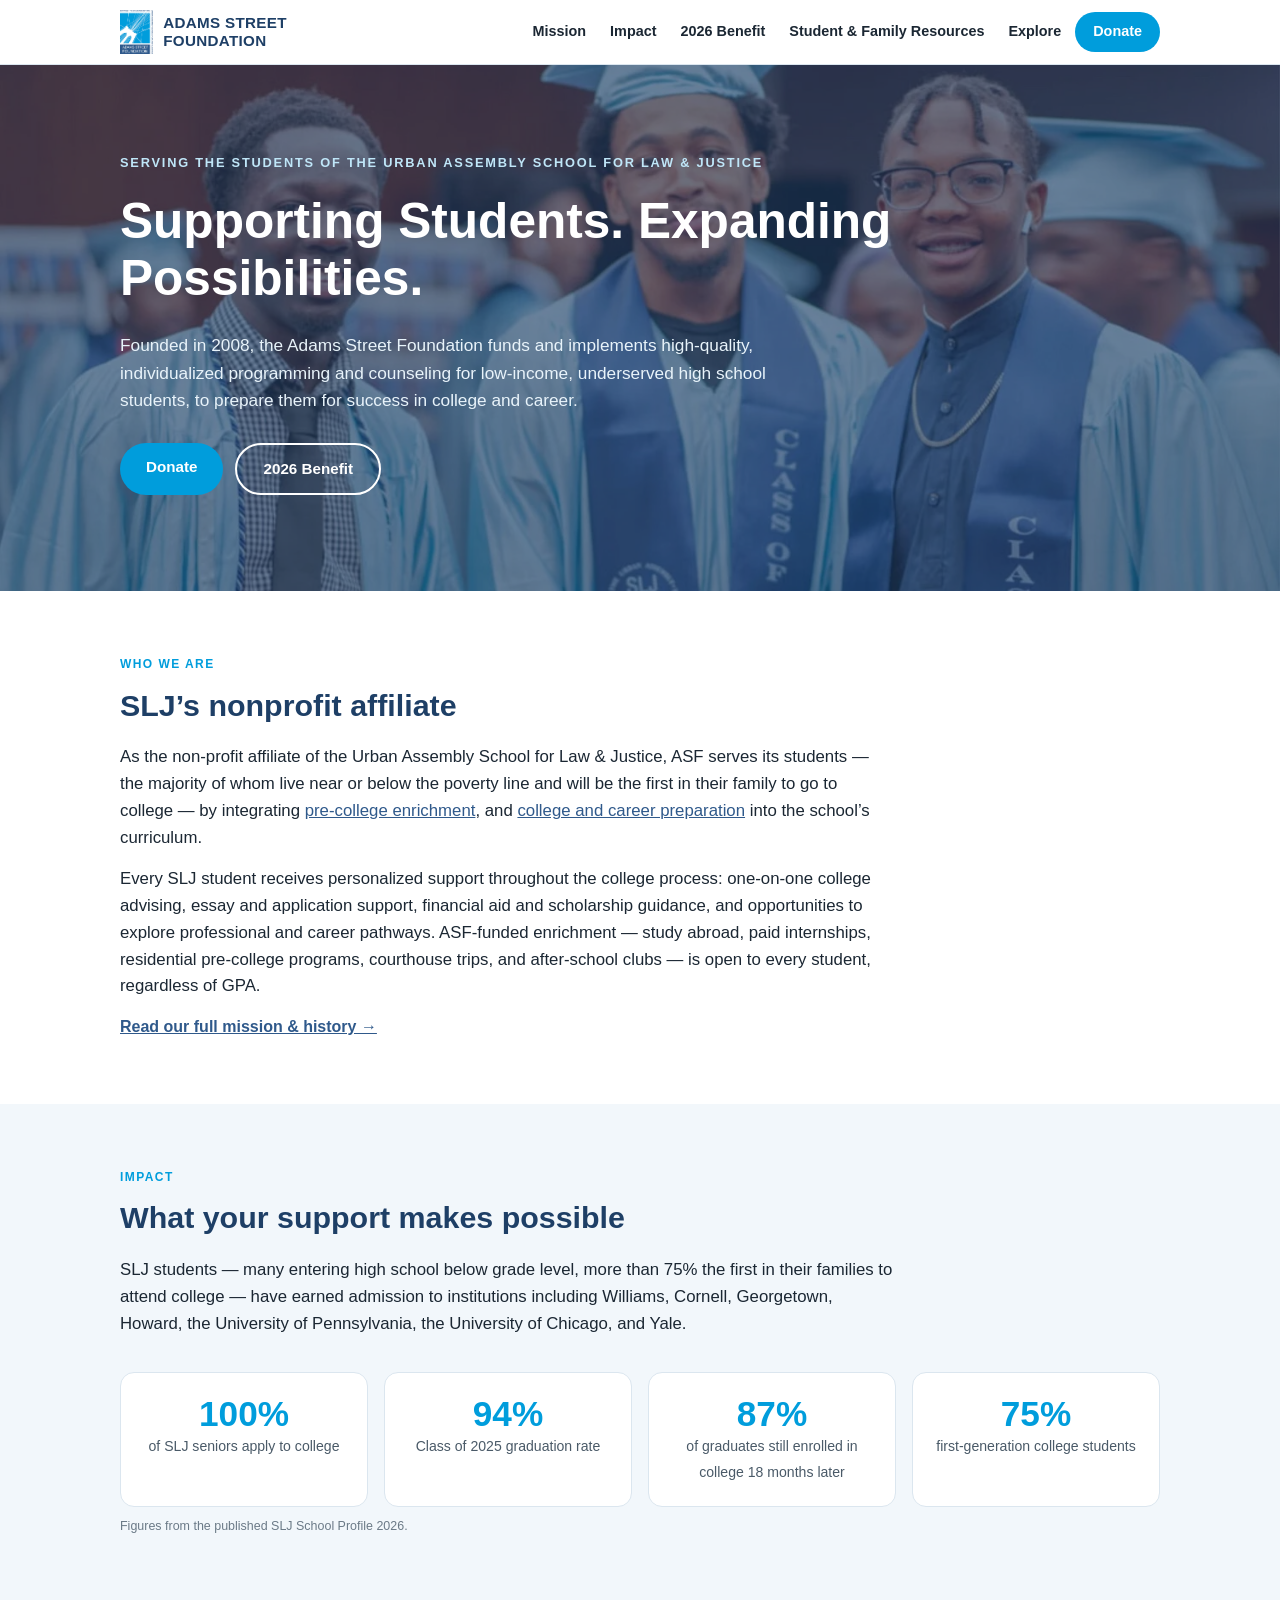
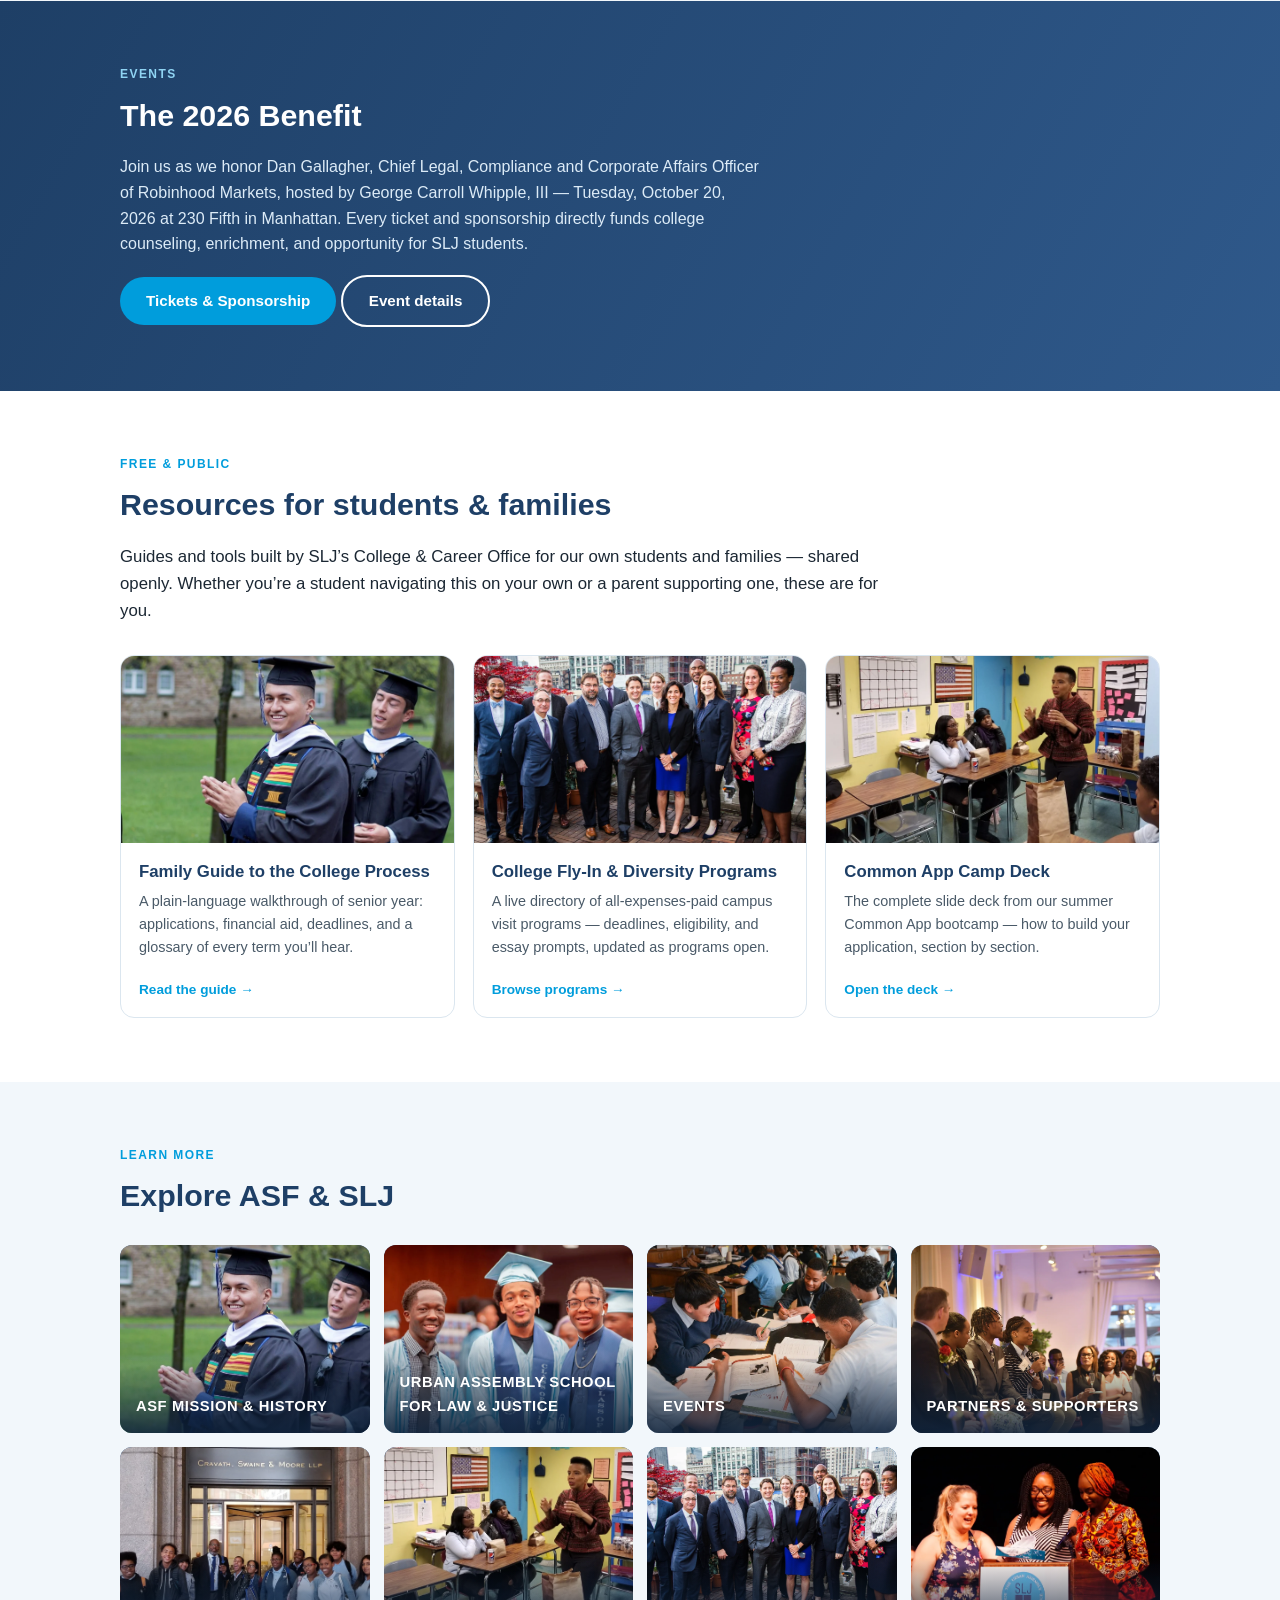
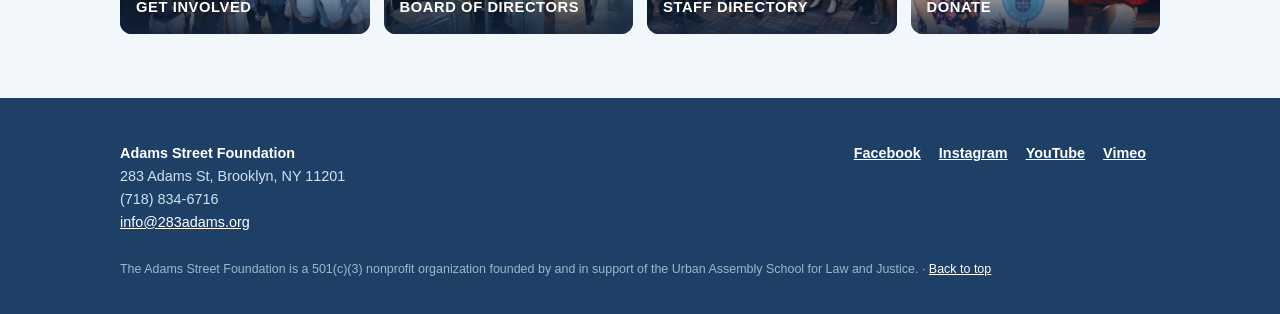
==== index.html @ ff5c251d "Family Guide (not Parent Guide) site-wide; benefit button is the sponsorship form Co-Authored-By: Cl" ====
<!DOCTYPE html>
<html lang="en">
<head>
<meta charset="utf-8">
<meta name="viewport" content="width=device-width,initial-scale=1">
<title>Adams Street Foundation — Serving the Students of the Urban Assembly School for Law &amp; Justice</title>
<meta name="description" content="Founded in 2008, the Adams Street Foundation funds individualized college and career programming for students at the Urban Assembly School for Law and Justice in Brooklyn.">
<meta name="robots" content="noindex"><!-- REMOVE at DNS flip / launch -->
<link rel="icon" href="assets/favicon.webp" type="image/webp">
<link rel="stylesheet" href="assets/site.css">
</head>
<body>

<header class="site">
  <div class="nav">
    <a class="brand" href="./"><img src="assets/adams-street-foundation-logo.gif" alt="Adams Street Foundation logo"><span>Adams Street<br>Foundation</span></a>
    <nav>
      <a href="#mission">Mission</a>
      <a href="#impact">Impact</a>
      <a href="2026benefit/">2026 Benefit</a>
      <a href="#resources">Student &amp; Family Resources</a>
      <a href="#explore">Explore</a>
      <a class="donate" href="http://www.sljhs.org/donate/">Donate</a>
    </nav>
  </div>
</header>

<div class="hero">
  <div class="bg" style="background-image:url('assets/graduation-1.webp')"></div>
  <div class="inner">
    <div class="kicker">Serving the students of the Urban Assembly School for Law &amp; Justice</div>
    <h1>Supporting Students. Expanding Possibilities.</h1>
    <p>Founded in 2008, the Adams Street Foundation funds and implements high-quality, individualized programming and counseling for low-income, underserved high school students, to prepare them for success in college and career.</p>
    <div class="cta">
      <a class="btn primary" href="http://www.sljhs.org/donate/">Donate</a>
      <a class="btn ghost" href="2026benefit/">2026 Benefit</a>
    </div>
  </div>
</div>

<section id="mission">
  <div class="wrap">
    <div class="eyebrow">Who we are</div>
    <h2>SLJ&rsquo;s nonprofit affiliate</h2>
    <p class="lead">As the non-profit affiliate of the Urban Assembly School for Law &amp; Justice, ASF serves its students &mdash; the majority of whom live near or below the poverty line and will be the first in their family to go to college &mdash; by integrating <a href="http://www.sljhs.org/enrichment/">pre-college enrichment</a>, and <a href="http://www.sljhs.org/college-and-career/">college and career preparation</a> into the school&rsquo;s curriculum.</p>
    <p class="lead" style="margin-top:14px">Every SLJ student receives personalized support throughout the college process: one-on-one college advising, essay and application support, financial aid and scholarship guidance, and opportunities to explore professional and career pathways. ASF-funded enrichment &mdash; study abroad, paid internships, residential pre-college programs, courthouse trips, and after-school clubs &mdash; is open to every student, regardless of GPA.</p>
    <p style="margin-top:14px"><a href="http://www.sljhs.org/asf-mission-and-history/"><b>Read our full mission &amp; history &rarr;</b></a></p>
  </div>
</section>

<section class="alt" id="impact">
  <div class="wrap">
    <div class="eyebrow">Impact</div>
    <h2>What your support makes possible</h2>
    <p class="lead">SLJ students &mdash; many entering high school below grade level, more than 75% the first in their families to attend college &mdash; have earned admission to institutions including Williams, Cornell, Georgetown, Howard, the University of Pennsylvania, the University of Chicago, and Yale.</p>
    <div class="stats">
      <div class="stat"><b>100%</b><span>of SLJ seniors apply to college</span></div>
      <div class="stat"><b>94%</b><span>Class of 2025 graduation rate</span></div>
      <div class="stat"><b>87%</b><span>of graduates still enrolled in college 18 months later</span></div>
      <div class="stat"><b>75%</b><span>first-generation college students</span></div>
    </div>
    <p class="statnote">Figures from the published SLJ School Profile 2026.</p>
  </div>
</section>

<section class="benefit">
  <div class="wrap inner">
    <div>
      <div class="eyebrow" style="color:#8fd4f3">Events</div>
      <h2>The 2026 Benefit</h2>
      <p>Join us as we honor Dan Gallagher, Chief Legal, Compliance and Corporate Affairs Officer of Robinhood Markets, hosted by George Carroll Whipple, III &mdash; Tuesday, October 20, 2026 at 230 Fifth in Manhattan. Every ticket and sponsorship directly funds college counseling, enrichment, and opportunity for SLJ students.</p>
      <div class="cta" style="margin-top:18px">
        <a class="btn primary" href="https://givebutter.com/asf-2026-benefit">Tickets &amp; Sponsorship</a>
        <a class="btn ghost" href="2026benefit/">Event details</a>
      </div>
    </div>
  </div>
</section>

<section id="resources">
  <div class="wrap">
    <div class="eyebrow">Free &amp; public</div>
    <h2>Resources for students &amp; families</h2>
    <p class="lead">Guides and tools built by SLJ&rsquo;s College &amp; Career Office for our own students and families &mdash; shared openly. Whether you&rsquo;re a student navigating this on your own or a parent supporting one, these are for you.</p>
    <div class="cards">
      <a class="card" href="parents/">
        <div class="thumb" style="background-image:url('assets/graduation-2.webp')"></div>
        <div class="body"><h3>Family Guide to the College Process</h3><p>A plain-language walkthrough of senior year: applications, financial aid, deadlines, and a glossary of every term you&rsquo;ll hear.</p></div>
        <div class="go">Read the guide &rarr;</div>
      </a>
      <a class="card" href="fly-ins/">
        <div class="thumb" style="background-image:url('assets/college-visit.webp')"></div>
        <div class="body"><h3>College Fly-In &amp; Diversity Programs</h3><p>A live directory of all-expenses-paid campus visit programs &mdash; deadlines, eligibility, and essay prompts, updated as programs open.</p></div>
        <div class="go">Browse programs &rarr;</div>
      </a>
      <a class="card" href="common-app/">
        <div class="thumb" style="background-image:url('assets/workshop.webp')"></div>
        <div class="body"><h3>Common App Camp Deck</h3><p>The complete slide deck from our summer Common App bootcamp &mdash; how to build your application, section by section.</p></div>
        <div class="go">Open the deck &rarr;</div>
      </a>
    </div>
  </div>
</section>

<section class="alt" id="explore">
  <div class="wrap">
    <div class="eyebrow">Learn more</div>
    <h2>Explore ASF &amp; SLJ</h2>
    <div class="tiles">
      <a class="tile" href="http://www.sljhs.org/asf-mission-and-history/"><img src="assets/graduation-2.webp" alt="Graduates celebrating"><span class="label">ASF Mission &amp; History</span></a>
      <a class="tile" href="http://www.sljhs.org/"><img src="assets/graduation-1.webp" alt="SLJ graduation"><span class="label">Urban Assembly School for Law &amp; Justice</span></a>
      <a class="tile" href="2026benefit/"><img src="assets/students-group.webp" alt="SLJ students"><span class="label">Events</span></a>
      <a class="tile" href="http://www.sljhs.org/partners-and-supporters/"><img src="assets/students-court.webp" alt="Students visiting a courtroom"><span class="label">Partners &amp; Supporters</span></a>
      <a class="tile" href="http://www.sljhs.org/get-involved"><img src="assets/classroom-visit.webp" alt="Classroom visit"><span class="label">Get Involved</span></a>
      <a class="tile" href="http://www.sljhs.org/board-of-directors/"><img src="assets/workshop.webp" alt="Student workshop"><span class="label">Board of Directors</span></a>
      <a class="tile" href="http://www.sljhs.org/staff-directory#ASF-Staff"><img src="assets/college-visit.webp" alt="Students on a college visit"><span class="label">Staff Directory</span></a>
      <a class="tile" href="http://www.sljhs.org/donate/"><img src="assets/event-panel.webp" alt="ASF event panel"><span class="label">Donate</span></a>
    </div>
  </div>
</section>

<footer class="site">
  <div class="wrap">
    <div class="cols">
      <div>
        <b style="color:#fff">Adams Street Foundation</b><br>
        283 Adams St, Brooklyn, NY 11201<br>
        (718) 834-6716<br>
        <a href="mailto:info@283adams.org">info@283adams.org</a>
      </div>
      <div class="social">
        <a href="http://www.facebook.com/uaslj">Facebook</a>
        <a href="https://www.instagram.com/uaslj_">Instagram</a>
        <a href="https://www.youtube.com/channel/UCfLR5T7pcIHQj7acx9ZBDrg">YouTube</a>
        <a href="http://vimeo.com/user31652935">Vimeo</a>
      </div>
    </div>
    <div class="fine">The Adams Street Foundation is a 501(c)(3) nonprofit organization founded by and in support of the Urban Assembly School for Law and Justice. &middot; <a href="#top">Back to top</a></div>
  </div>
</footer>

</body>
</html>
---- assets/site.css ----
:root{
  --blue:#009ddc; --navy:#2f598b; --navy-deep:#1e3f66; --ink:#1b2733;
  --paper:#ffffff; --mist:#f2f7fb; --line:#dbe6ef; --gold:#f5b52e;
}
*{margin:0;padding:0;box-sizing:border-box}
html{scroll-behavior:smooth}
body{font-family:-apple-system,BlinkMacSystemFont,"Segoe UI",Roboto,Helvetica,Arial,sans-serif;
  color:var(--ink);background:var(--paper);line-height:1.6;-webkit-font-smoothing:antialiased}
img{max-width:100%;display:block}
a{color:var(--navy)}
.wrap{max-width:1080px;margin:0 auto;padding:0 20px}

/* header */
header.site{position:sticky;top:0;z-index:50;background:rgba(255,255,255,.96);backdrop-filter:blur(6px);border-bottom:1px solid var(--line)}
.nav{display:flex;align-items:center;gap:18px;padding:10px 20px;max-width:1080px;margin:0 auto}
.nav .brand{display:flex;align-items:center;gap:10px;text-decoration:none;color:var(--navy-deep);font-weight:700;letter-spacing:.02em}
.nav .brand img{height:44px;width:auto}
.nav .brand span{font-size:.95rem;line-height:1.2;text-transform:uppercase}
.nav nav{margin-left:auto;display:flex;gap:4px;flex-wrap:wrap;align-items:center}
.nav nav a{text-decoration:none;color:var(--ink);font-size:.9rem;font-weight:600;padding:8px 10px;border-radius:8px}
.nav nav a:hover{background:var(--mist);color:var(--navy)}
.nav nav a.donate{background:var(--blue);color:#fff;padding:8px 18px;border-radius:999px}
.nav nav a.donate:hover{background:var(--navy)}

/* hero */
.hero{position:relative;color:#fff;background:var(--navy-deep)}
.hero .bg{position:absolute;inset:0;background-size:cover;background-position:center;opacity:.35}
.hero .inner{position:relative;max-width:1080px;margin:0 auto;padding:88px 20px 96px}
.hero .kicker{text-transform:uppercase;letter-spacing:.14em;font-size:.8rem;font-weight:700;color:#bfe6f8}
.hero h1{font-size:clamp(1.9rem,4.5vw,3.1rem);line-height:1.15;margin:.4em 0 .5em;max-width:16em}
.hero p{max-width:38em;font-size:1.08rem;color:#e8f3fa}
.hero .cta{margin-top:28px;display:flex;gap:12px;flex-wrap:wrap}
.btn{display:inline-block;text-decoration:none;font-weight:700;border-radius:999px;padding:12px 26px;font-size:.95rem}
.btn.primary{background:var(--blue);color:#fff}
.btn.primary:hover{background:#0b8ec4}
.btn.ghost{border:2px solid #fff;color:#fff}
.btn.ghost:hover{background:rgba(255,255,255,.15)}
.btn.navy{background:var(--navy);color:#fff}
.btn.navy:hover{background:var(--navy-deep)}

/* sections */
section{padding:64px 0}
section.alt{background:var(--mist)}
h2{color:var(--navy-deep);font-size:clamp(1.4rem,3vw,1.9rem);margin-bottom:.5em}
.lead{max-width:46em;font-size:1.05rem}
.eyebrow{text-transform:uppercase;letter-spacing:.12em;font-size:.75rem;font-weight:700;color:var(--blue);margin-bottom:6px}

/* stats */
.stats{display:grid;grid-template-columns:repeat(auto-fit,minmax(190px,1fr));gap:16px;margin-top:34px}
.stat{background:#fff;border:1px solid var(--line);border-radius:14px;padding:22px 20px;text-align:center}
.stat b{display:block;font-size:2.2rem;color:var(--blue);line-height:1.1}
.stat span{font-size:.88rem;color:#4a5a68}
.statnote{font-size:.78rem;color:#6b7a87;margin-top:10px}

/* cards */
.cards{display:grid;grid-template-columns:repeat(auto-fit,minmax(250px,1fr));gap:18px;margin-top:30px}
.card{background:#fff;border:1px solid var(--line);border-radius:14px;overflow:hidden;display:flex;flex-direction:column;text-decoration:none;color:var(--ink);transition:box-shadow .15s,transform .15s}
.card:hover{box-shadow:0 8px 24px rgba(30,63,102,.14);transform:translateY(-2px)}
.card .thumb{aspect-ratio:16/9;background-size:cover;background-position:center}
.card .body{padding:16px 18px 20px}
.card h3{color:var(--navy-deep);font-size:1.05rem;margin-bottom:4px}
.card p{font-size:.9rem;color:#4a5a68}
.card .go{margin-top:auto;padding:0 18px 16px;font-size:.85rem;font-weight:700;color:var(--blue)}

/* tile grid (legacy nav) */
.tiles{display:grid;grid-template-columns:repeat(auto-fit,minmax(230px,1fr));gap:14px;margin-top:26px}
.tile{position:relative;border-radius:12px;overflow:hidden;text-decoration:none;aspect-ratio:4/3;display:block;background:var(--navy)}
.tile img{position:absolute;inset:0;width:100%;height:100%;object-fit:cover;transition:transform .3s}
.tile:hover img{transform:scale(1.04)}
.tile .label{position:absolute;inset:auto 0 0 0;padding:38px 16px 14px;color:#fff;font-weight:700;letter-spacing:.04em;text-transform:uppercase;font-size:.92rem;background:linear-gradient(transparent,rgba(15,35,60,.88))}

/* benefit strip */
.benefit{background:linear-gradient(120deg,var(--navy-deep),var(--navy));color:#fff}
.benefit .inner{display:flex;gap:28px;align-items:center;flex-wrap:wrap}
.benefit h2{color:#fff}
.benefit p{color:#dcebf7;max-width:40em}

/* footer */
footer.site{background:var(--navy-deep);color:#cfe2f2;padding:44px 0 34px;font-size:.9rem}
footer.site a{color:#fff}
footer.site .cols{display:flex;gap:40px;flex-wrap:wrap;justify-content:space-between}
footer.site .fine{margin-top:26px;font-size:.78rem;color:#9db8cf}
.social a{margin-right:14px;font-weight:600}
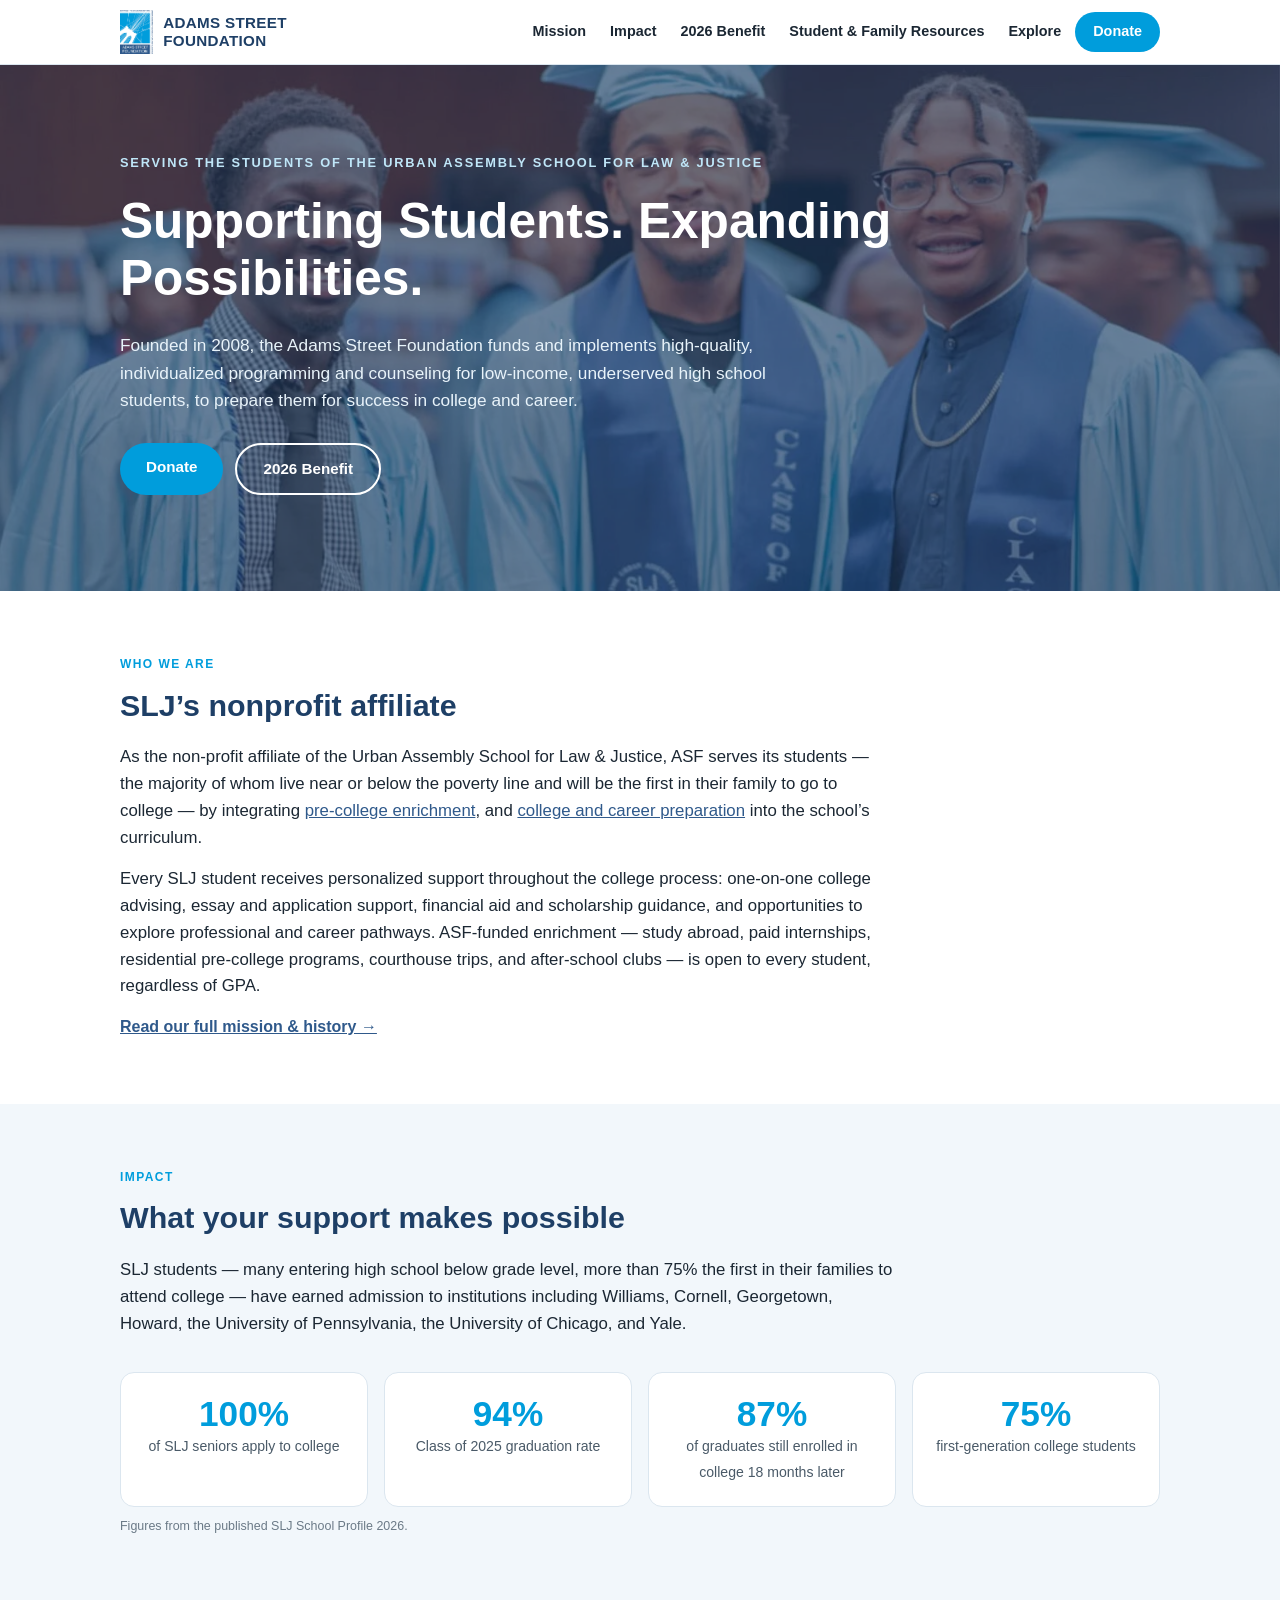
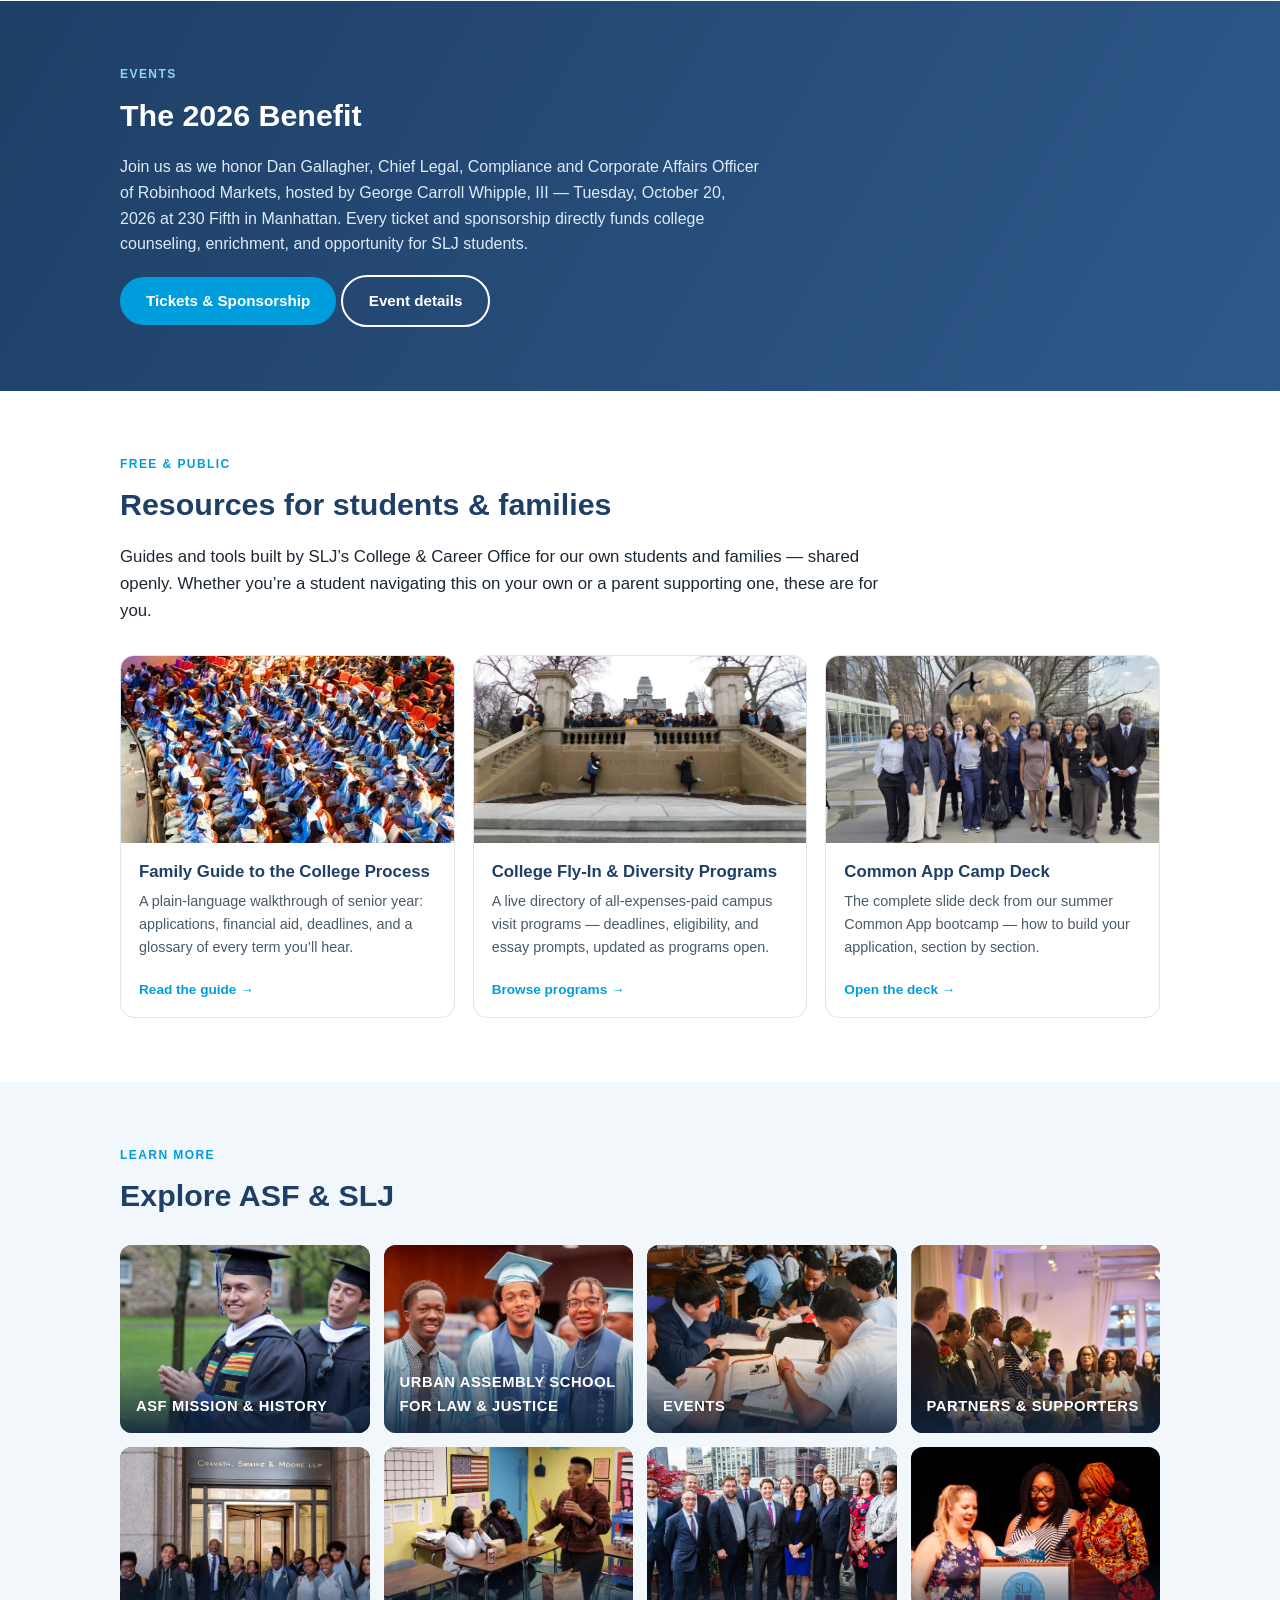
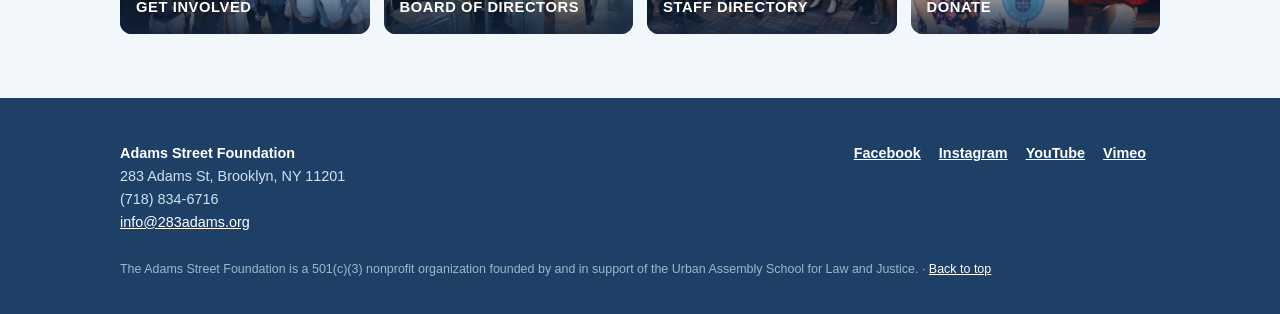
==== commit 37debf04: "Homepage resource-card photos: graduation 2026, UN trip, Syracuse visit Diana's picks replace the Sq" ====
--- a/index.html
+++ b/index.html
@@ -84,17 +84,17 @@
     <p class="lead">Guides and tools built by SLJ&rsquo;s College &amp; Career Office for our own students and families &mdash; shared openly. Whether you&rsquo;re a student navigating this on your own or a parent supporting one, these are for you.</p>
     <div class="cards">
       <a class="card" href="parents/">
-        <div class="thumb" style="background-image:url('assets/graduation-2.webp')"></div>
+        <div class="thumb" style="background-image:url('assets/graduation-ceremony-2026.webp')"></div>
         <div class="body"><h3>Family Guide to the College Process</h3><p>A plain-language walkthrough of senior year: applications, financial aid, deadlines, and a glossary of every term you&rsquo;ll hear.</p></div>
         <div class="go">Read the guide &rarr;</div>
       </a>
       <a class="card" href="fly-ins/">
-        <div class="thumb" style="background-image:url('assets/college-visit.webp')"></div>
+        <div class="thumb" style="background-image:url('assets/college-visit-syracuse.webp')"></div>
         <div class="body"><h3>College Fly-In &amp; Diversity Programs</h3><p>A live directory of all-expenses-paid campus visit programs &mdash; deadlines, eligibility, and essay prompts, updated as programs open.</p></div>
         <div class="go">Browse programs &rarr;</div>
       </a>
       <a class="card" href="common-app/">
-        <div class="thumb" style="background-image:url('assets/workshop.webp')"></div>
+        <div class="thumb" style="background-image:url('assets/un-visit-2026.webp')"></div>
         <div class="body"><h3>Common App Camp Deck</h3><p>The complete slide deck from our summer Common App bootcamp &mdash; how to build your application, section by section.</p></div>
         <div class="go">Open the deck &rarr;</div>
       </a>
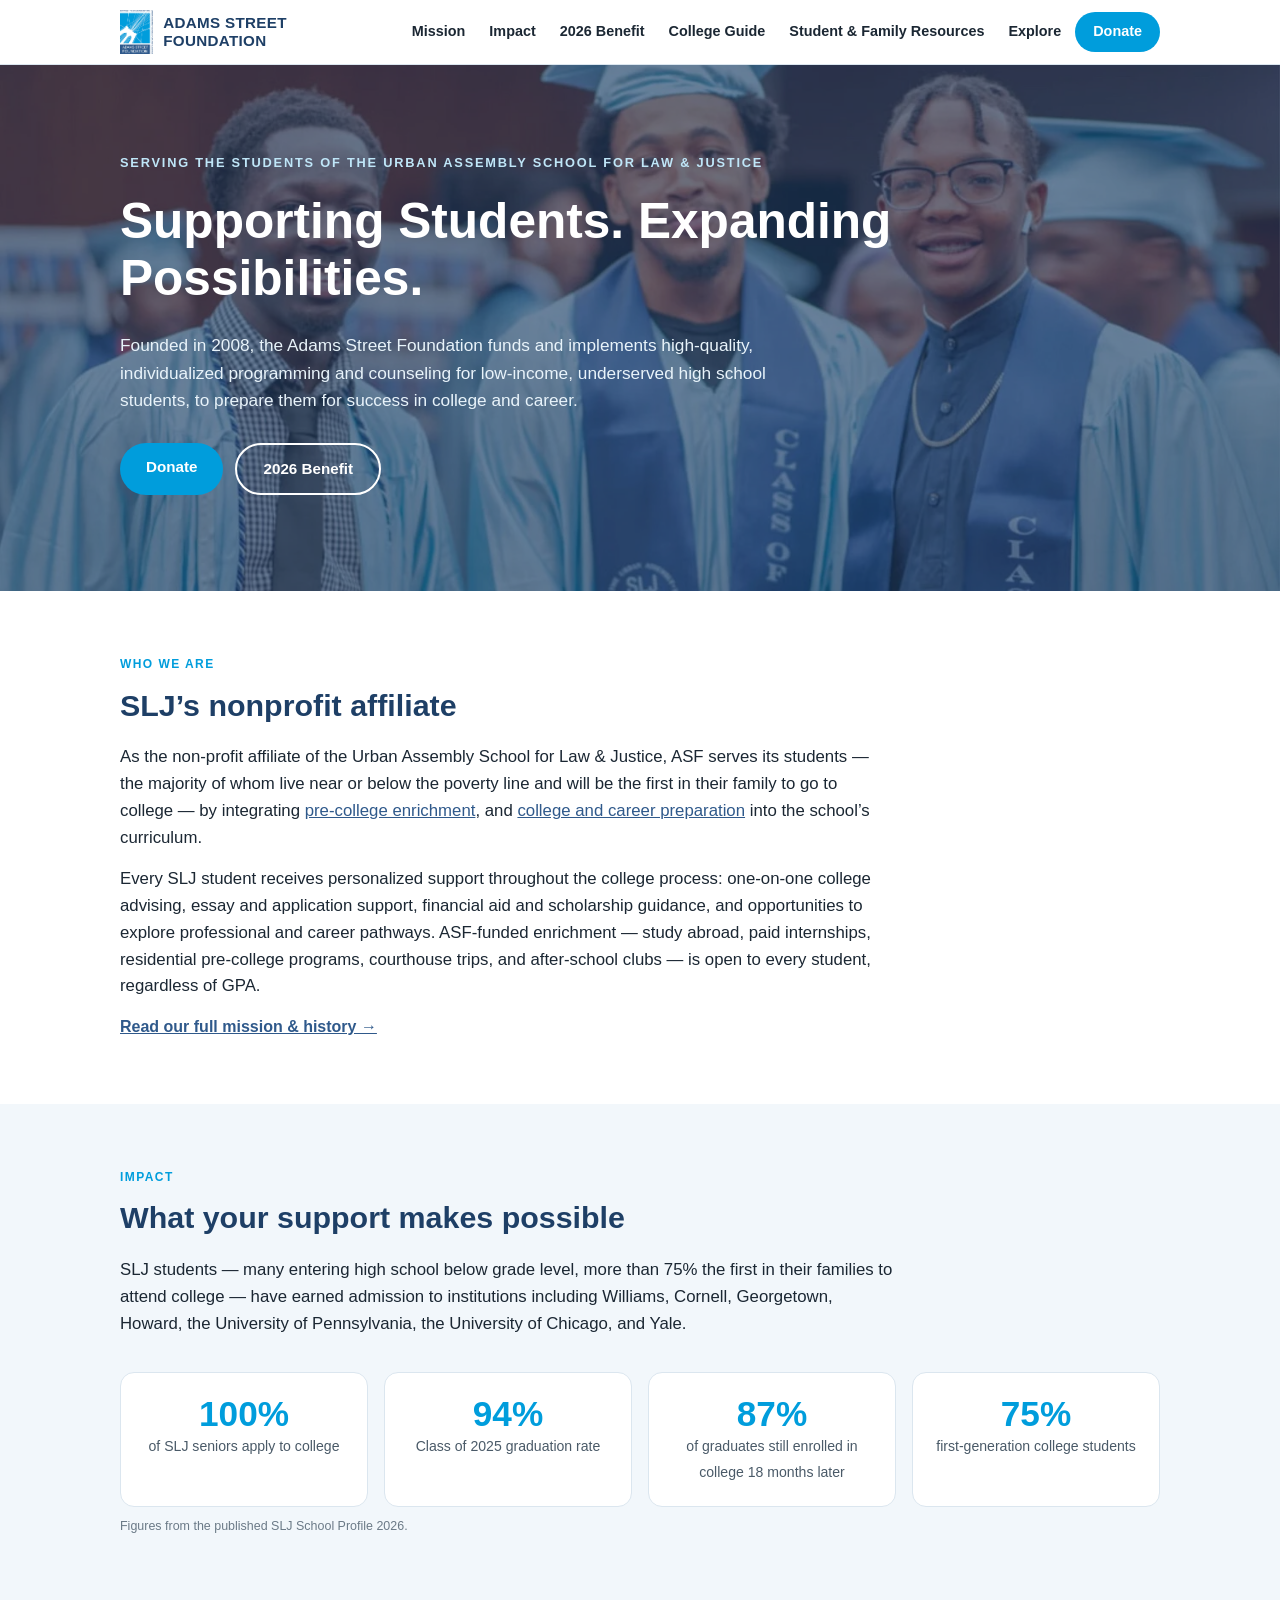
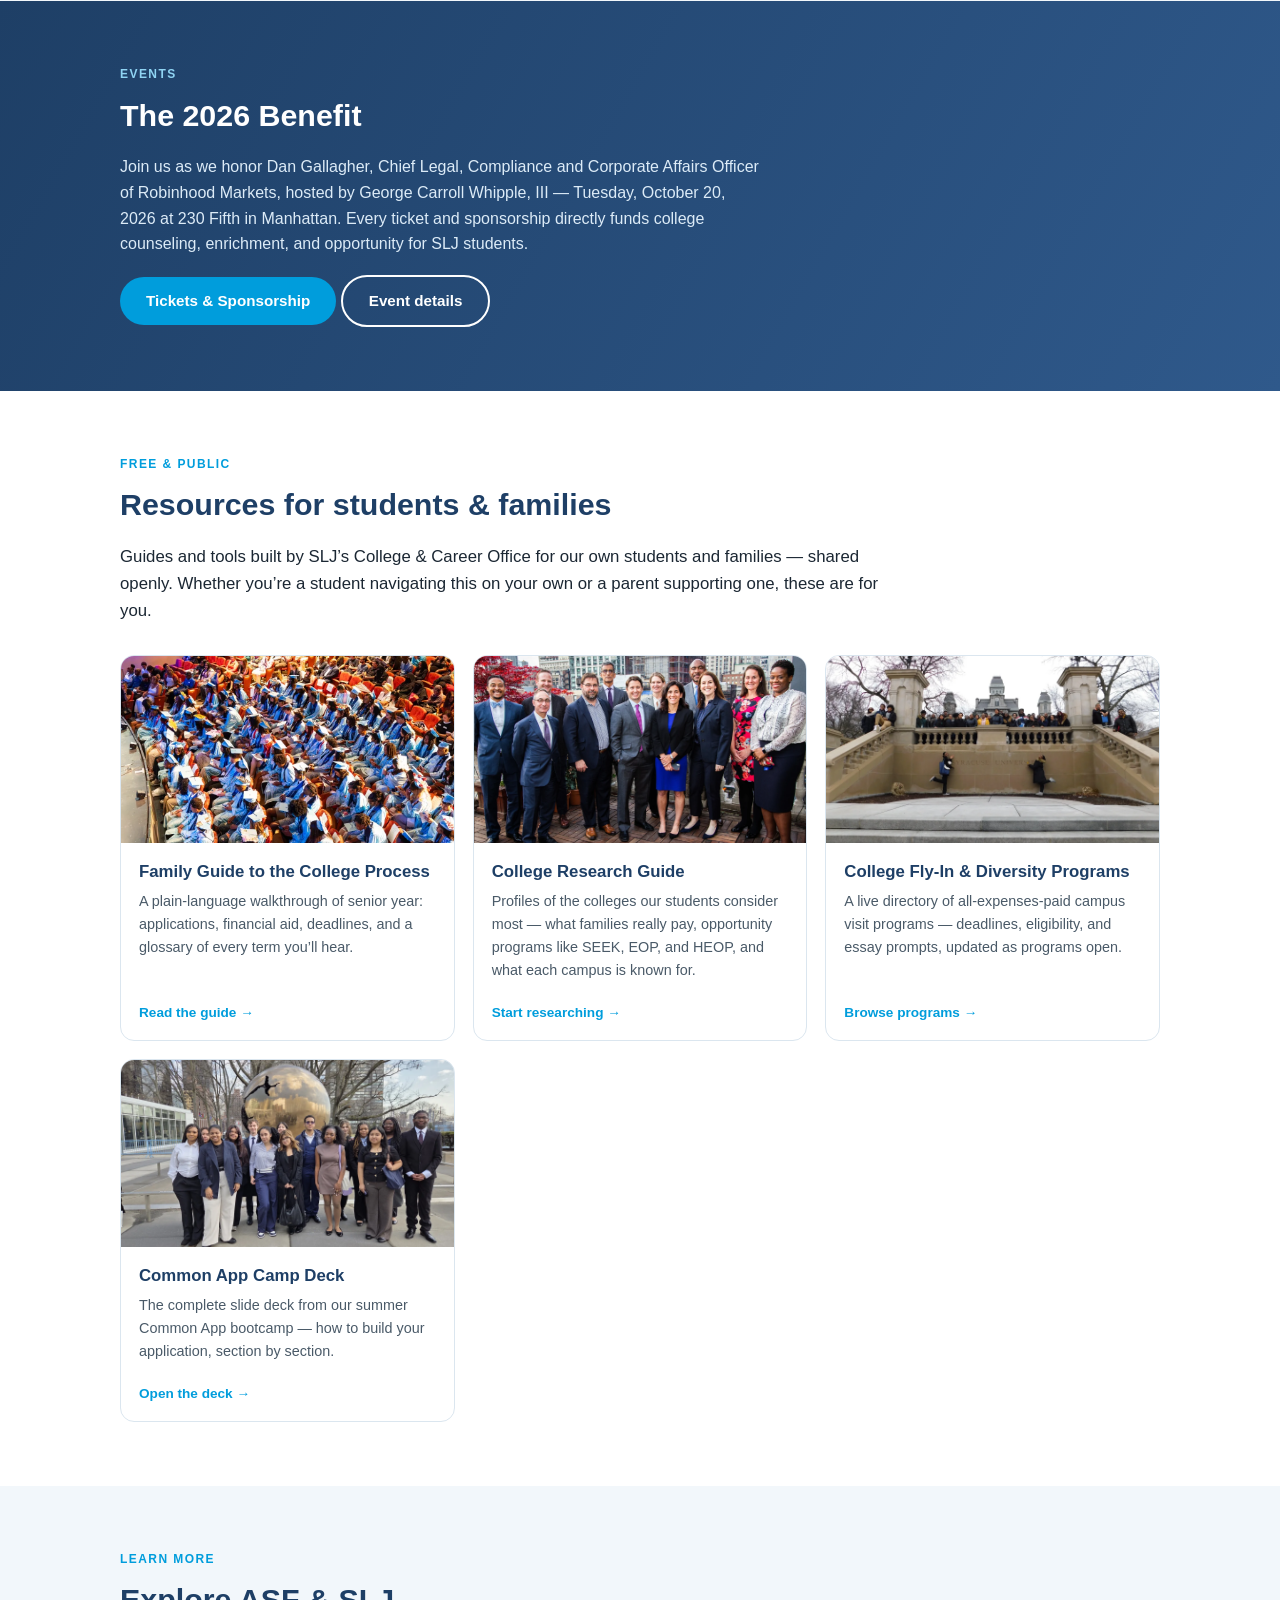
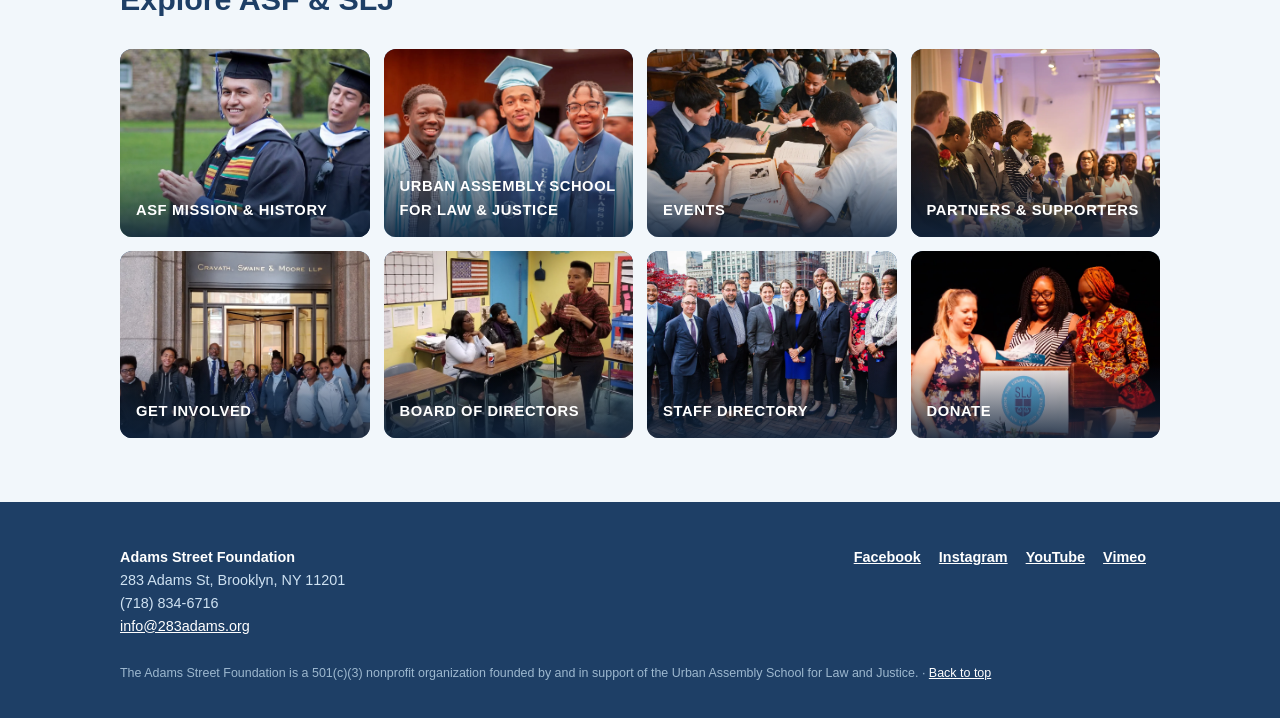
==== commit e4d3fbf1: "Add College Research Guide at /colleges; nav + resource card; browse CTAs - New /colleges: 44 verifi" ====
--- a/index.html
+++ b/index.html
@@ -18,6 +18,7 @@
       <a href="#mission">Mission</a>
       <a href="#impact">Impact</a>
       <a href="2026benefit/">2026 Benefit</a>
+      <a href="colleges/">College Guide</a>
       <a href="#resources">Student &amp; Family Resources</a>
       <a href="#explore">Explore</a>
       <a class="donate" href="http://www.sljhs.org/donate/">Donate</a>
@@ -88,6 +89,11 @@
         <div class="body"><h3>Family Guide to the College Process</h3><p>A plain-language walkthrough of senior year: applications, financial aid, deadlines, and a glossary of every term you&rsquo;ll hear.</p></div>
         <div class="go">Read the guide &rarr;</div>
       </a>
+      <a class="card" href="colleges/">
+        <div class="thumb" style="background-image:url('assets/college-visit.webp')"></div>
+        <div class="body"><h3>College Research Guide</h3><p>Profiles of the colleges our students consider most &mdash; what families really pay, opportunity programs like SEEK, EOP, and HEOP, and what each campus is known for.</p></div>
+        <div class="go">Start researching &rarr;</div>
+      </a>
       <a class="card" href="fly-ins/">
         <div class="thumb" style="background-image:url('assets/college-visit-syracuse.webp')"></div>
         <div class="body"><h3>College Fly-In &amp; Diversity Programs</h3><p>A live directory of all-expenses-paid campus visit programs &mdash; deadlines, eligibility, and essay prompts, updated as programs open.</p></div>
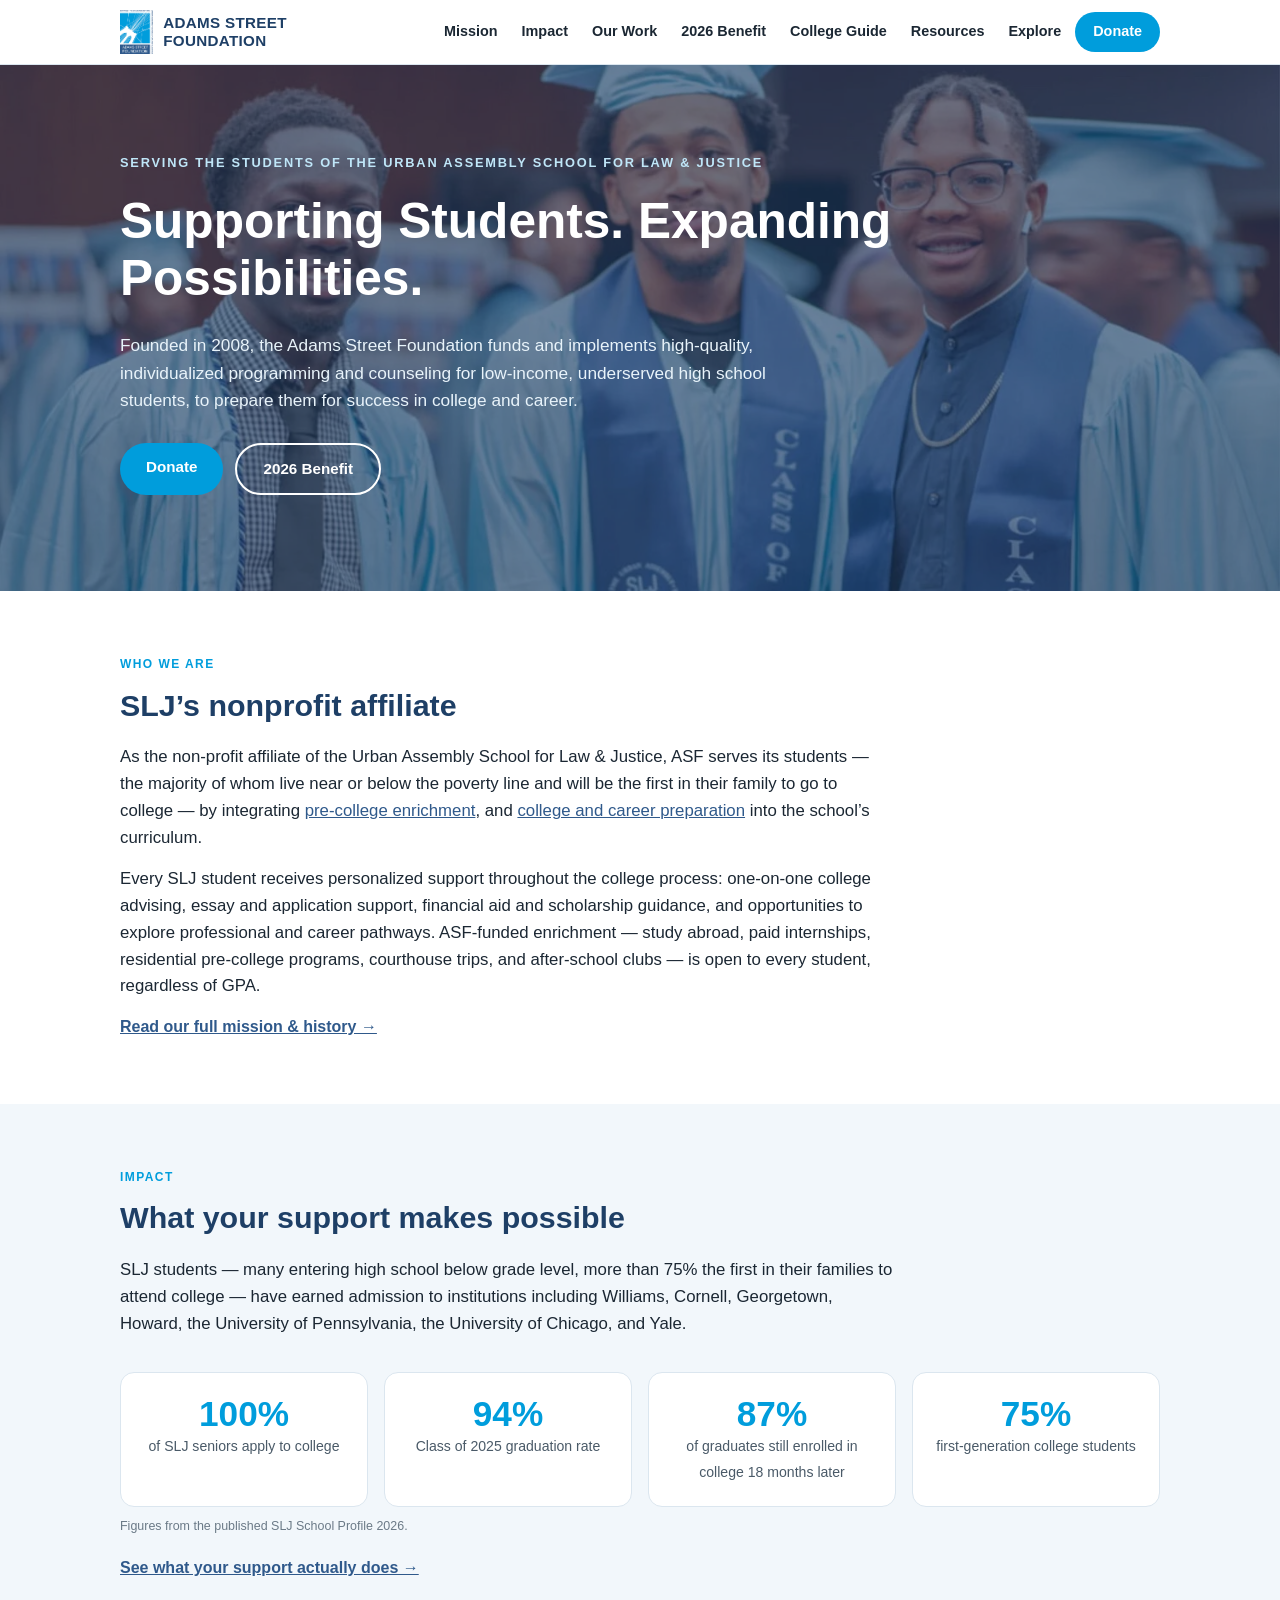
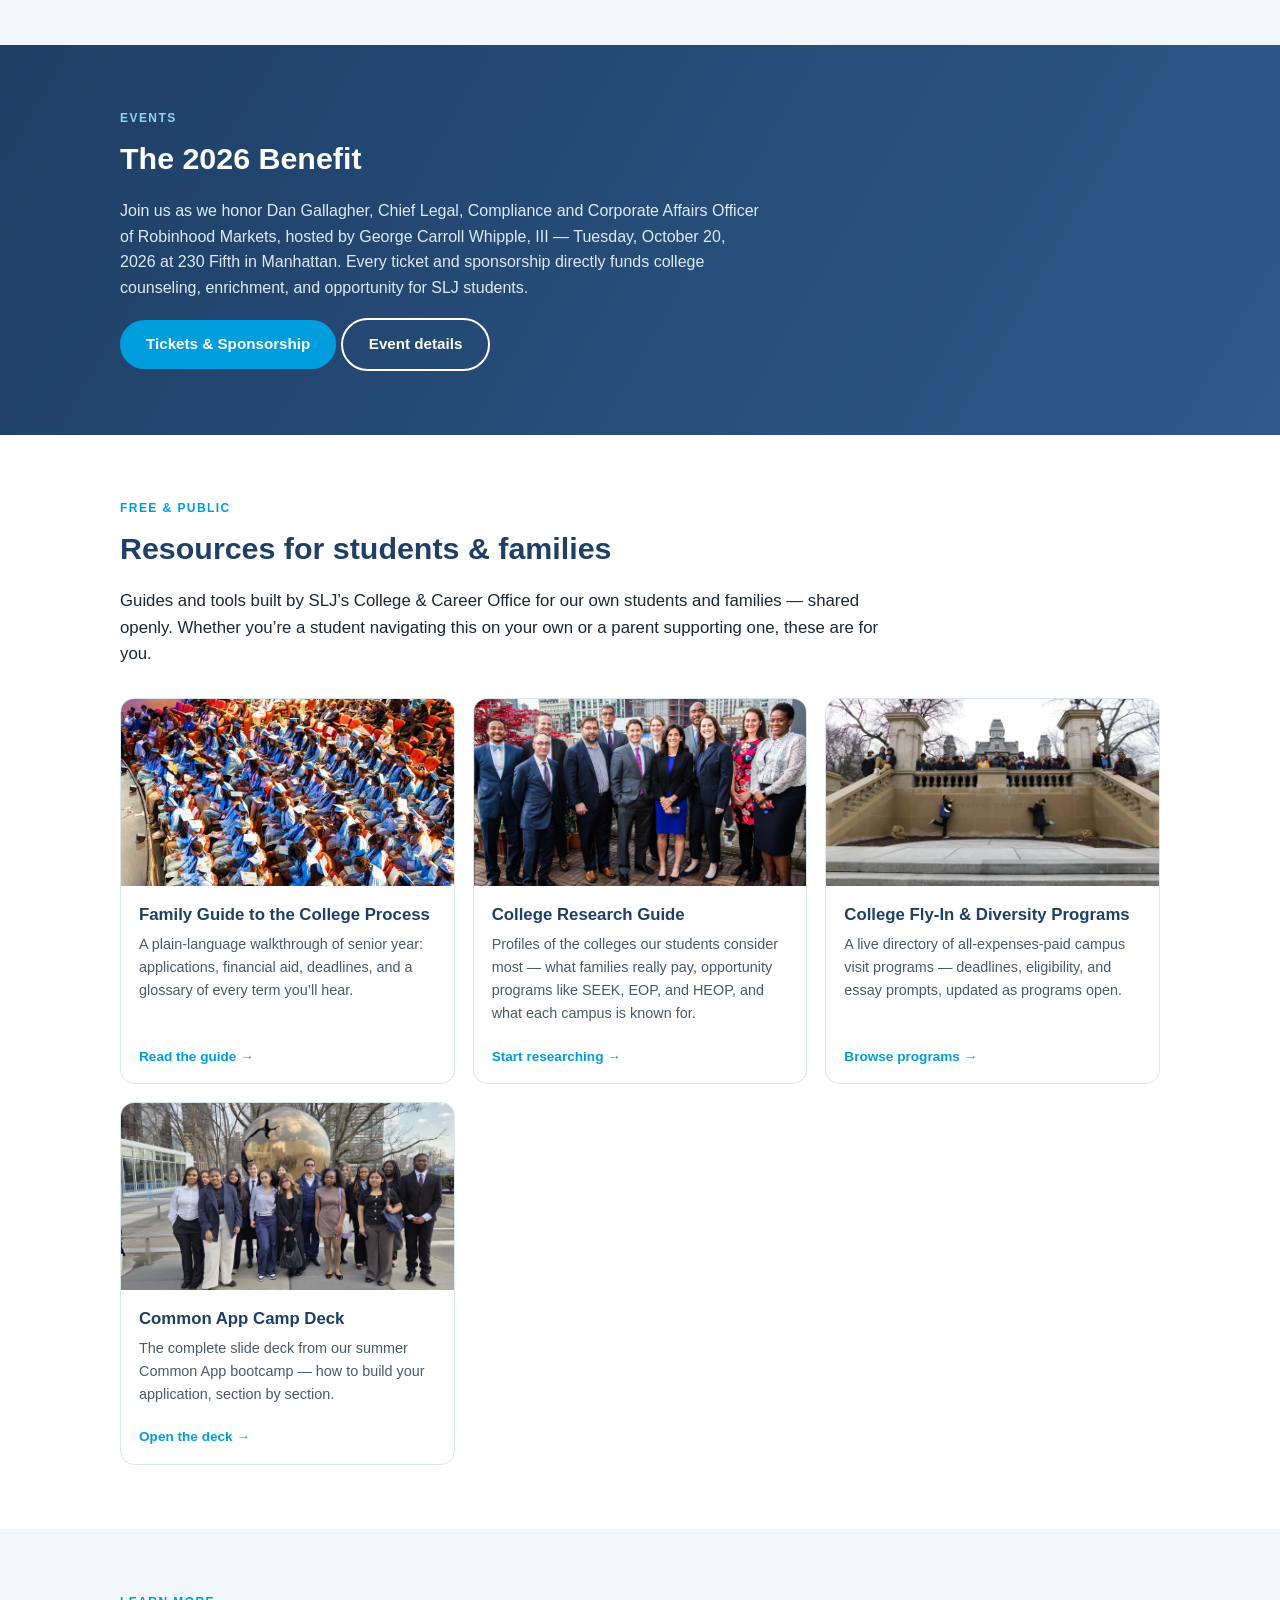
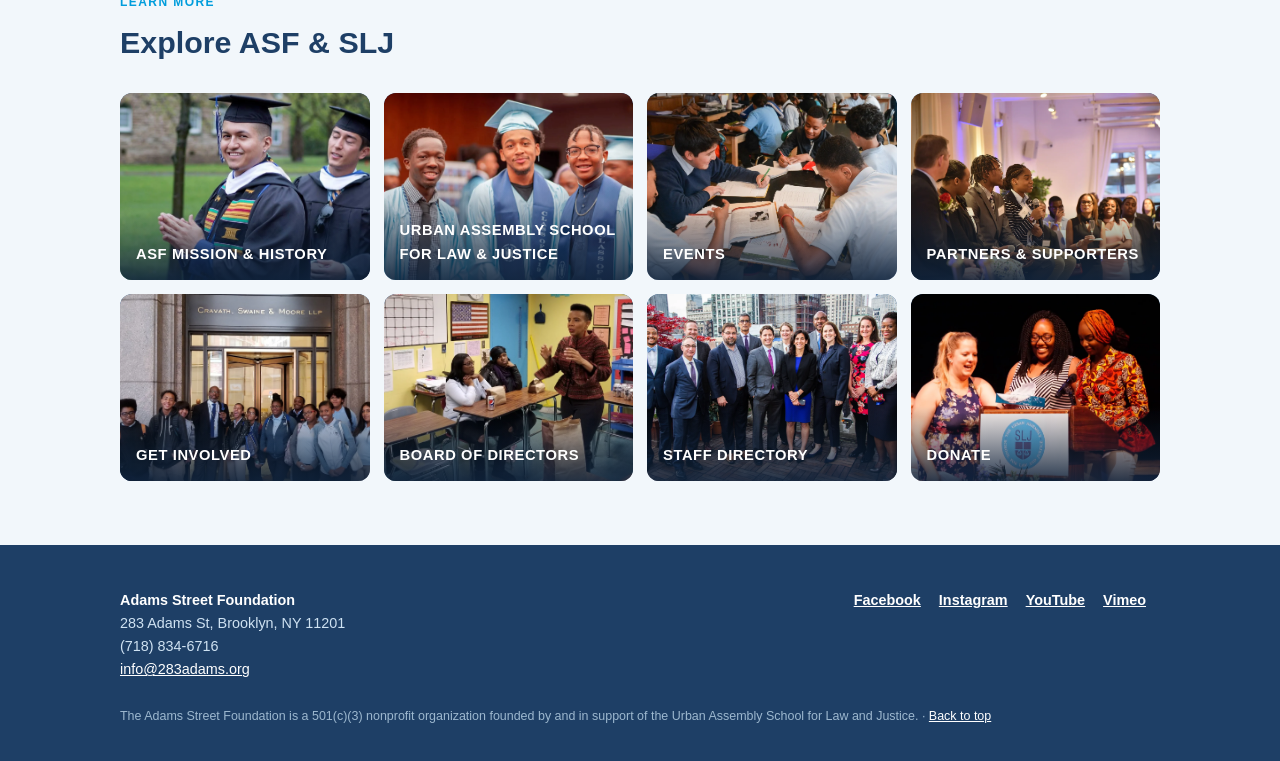
==== commit 44d68f7f: "Add /our-work donor page: What Your Gift Does Nav: Our Work added to homepage + common-app; 'Student" ====
--- a/index.html
+++ b/index.html
@@ -17,9 +17,10 @@
     <nav>
       <a href="#mission">Mission</a>
       <a href="#impact">Impact</a>
-      <a href="2026benefit/">2026 Benefit</a>
+      <a href="our-work/">Our Work</a>
+      <a href="https://www.sljhs.org/2026benefit">2026 Benefit</a>
       <a href="colleges/">College Guide</a>
-      <a href="#resources">Student &amp; Family Resources</a>
+      <a href="#resources">Resources</a>
       <a href="#explore">Explore</a>
       <a class="donate" href="http://www.sljhs.org/donate/">Donate</a>
     </nav>
@@ -34,7 +35,7 @@
     <p>Founded in 2008, the Adams Street Foundation funds and implements high-quality, individualized programming and counseling for low-income, underserved high school students, to prepare them for success in college and career.</p>
     <div class="cta">
       <a class="btn primary" href="http://www.sljhs.org/donate/">Donate</a>
-      <a class="btn ghost" href="2026benefit/">2026 Benefit</a>
+      <a class="btn ghost" href="https://www.sljhs.org/2026benefit">2026 Benefit</a>
     </div>
   </div>
 </div>
@@ -61,6 +62,7 @@
       <div class="stat"><b>75%</b><span>first-generation college students</span></div>
     </div>
     <p class="statnote">Figures from the published SLJ School Profile 2026.</p>
+    <p style="margin-top:18px"><a href="our-work/"><b>See what your support actually does &rarr;</b></a></p>
   </div>
 </section>
 
@@ -72,7 +74,7 @@
       <p>Join us as we honor Dan Gallagher, Chief Legal, Compliance and Corporate Affairs Officer of Robinhood Markets, hosted by George Carroll Whipple, III &mdash; Tuesday, October 20, 2026 at 230 Fifth in Manhattan. Every ticket and sponsorship directly funds college counseling, enrichment, and opportunity for SLJ students.</p>
       <div class="cta" style="margin-top:18px">
         <a class="btn primary" href="https://givebutter.com/asf-2026-benefit">Tickets &amp; Sponsorship</a>
-        <a class="btn ghost" href="2026benefit/">Event details</a>
+        <a class="btn ghost" href="https://www.sljhs.org/2026benefit">Event details</a>
       </div>
     </div>
   </div>
@@ -115,7 +117,7 @@
     <div class="tiles">
       <a class="tile" href="http://www.sljhs.org/asf-mission-and-history/"><img src="assets/graduation-2.webp" alt="Graduates celebrating"><span class="label">ASF Mission &amp; History</span></a>
       <a class="tile" href="http://www.sljhs.org/"><img src="assets/graduation-1.webp" alt="SLJ graduation"><span class="label">Urban Assembly School for Law &amp; Justice</span></a>
-      <a class="tile" href="2026benefit/"><img src="assets/students-group.webp" alt="SLJ students"><span class="label">Events</span></a>
+      <a class="tile" href="https://www.sljhs.org/2026benefit"><img src="assets/students-group.webp" alt="SLJ students"><span class="label">Events</span></a>
       <a class="tile" href="http://www.sljhs.org/partners-and-supporters/"><img src="assets/students-court.webp" alt="Students visiting a courtroom"><span class="label">Partners &amp; Supporters</span></a>
       <a class="tile" href="http://www.sljhs.org/get-involved"><img src="assets/classroom-visit.webp" alt="Classroom visit"><span class="label">Get Involved</span></a>
       <a class="tile" href="http://www.sljhs.org/board-of-directors/"><img src="assets/workshop.webp" alt="Student workshop"><span class="label">Board of Directors</span></a>
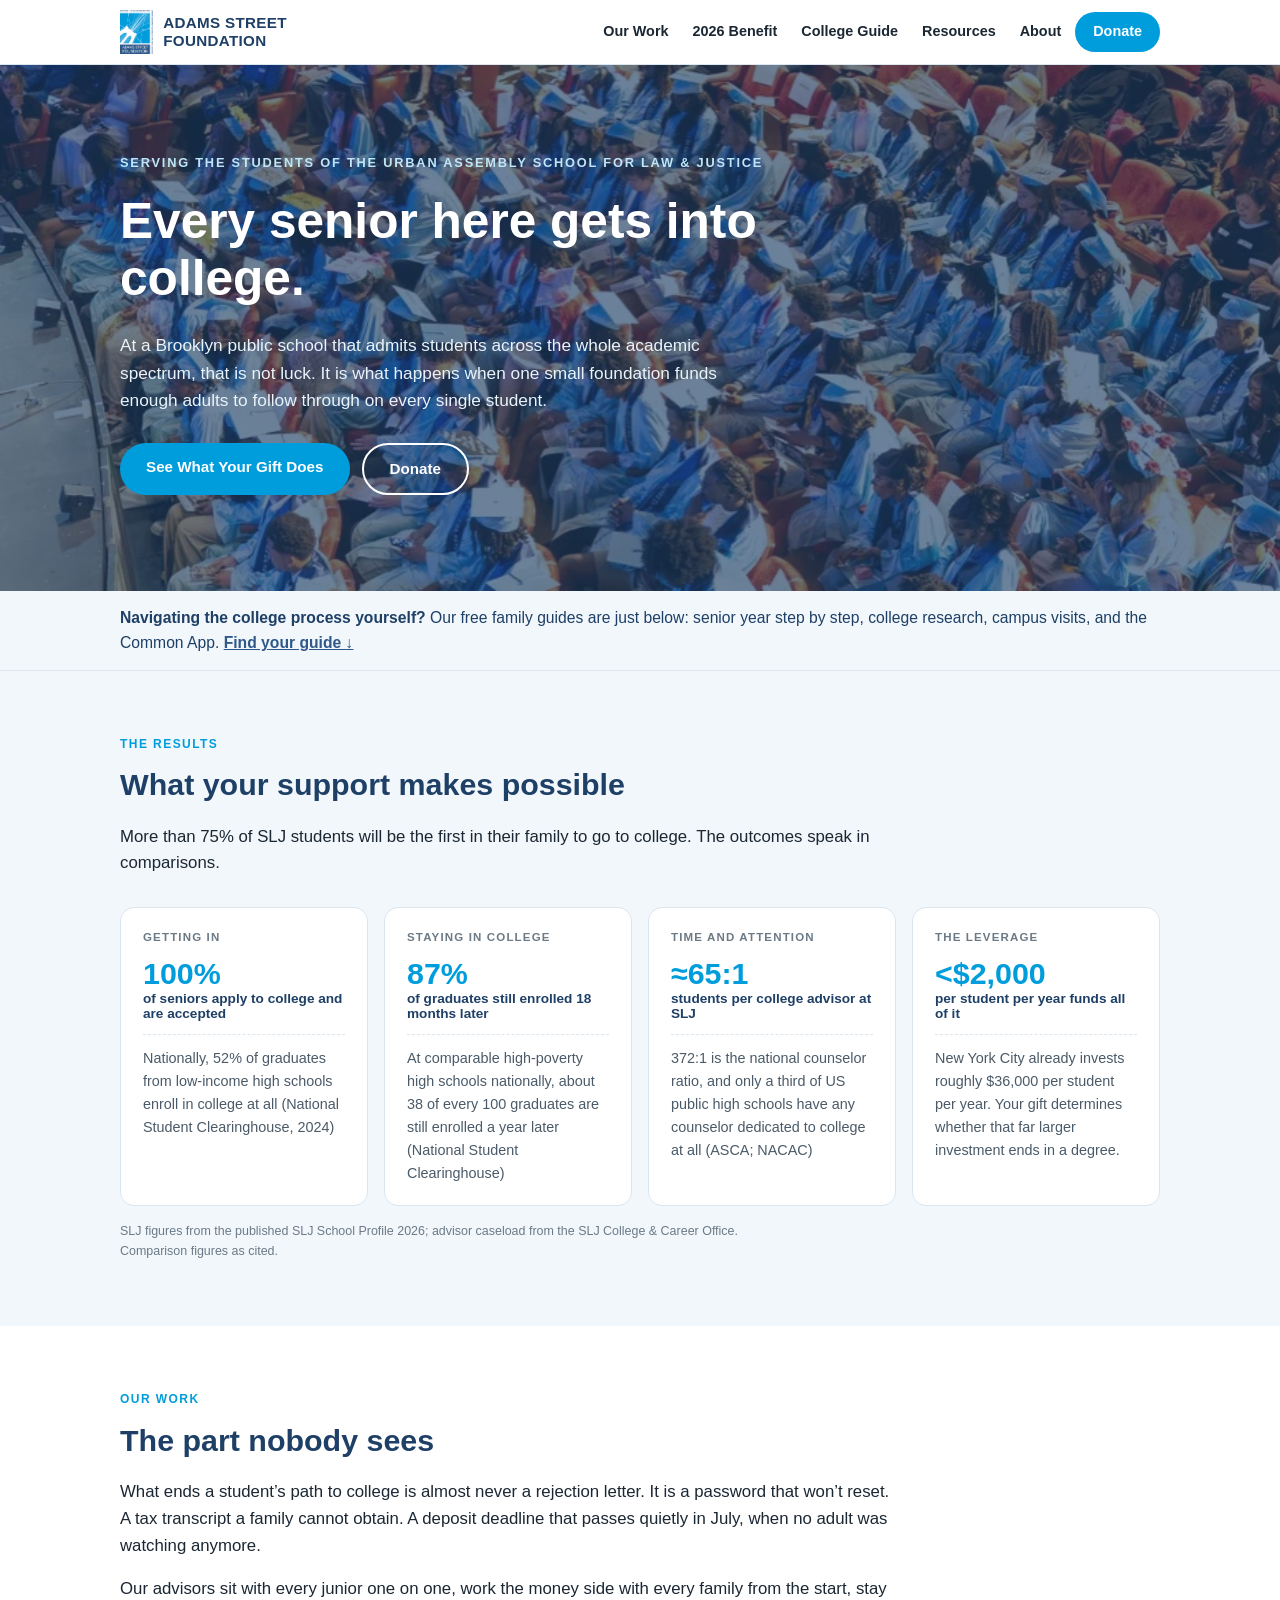
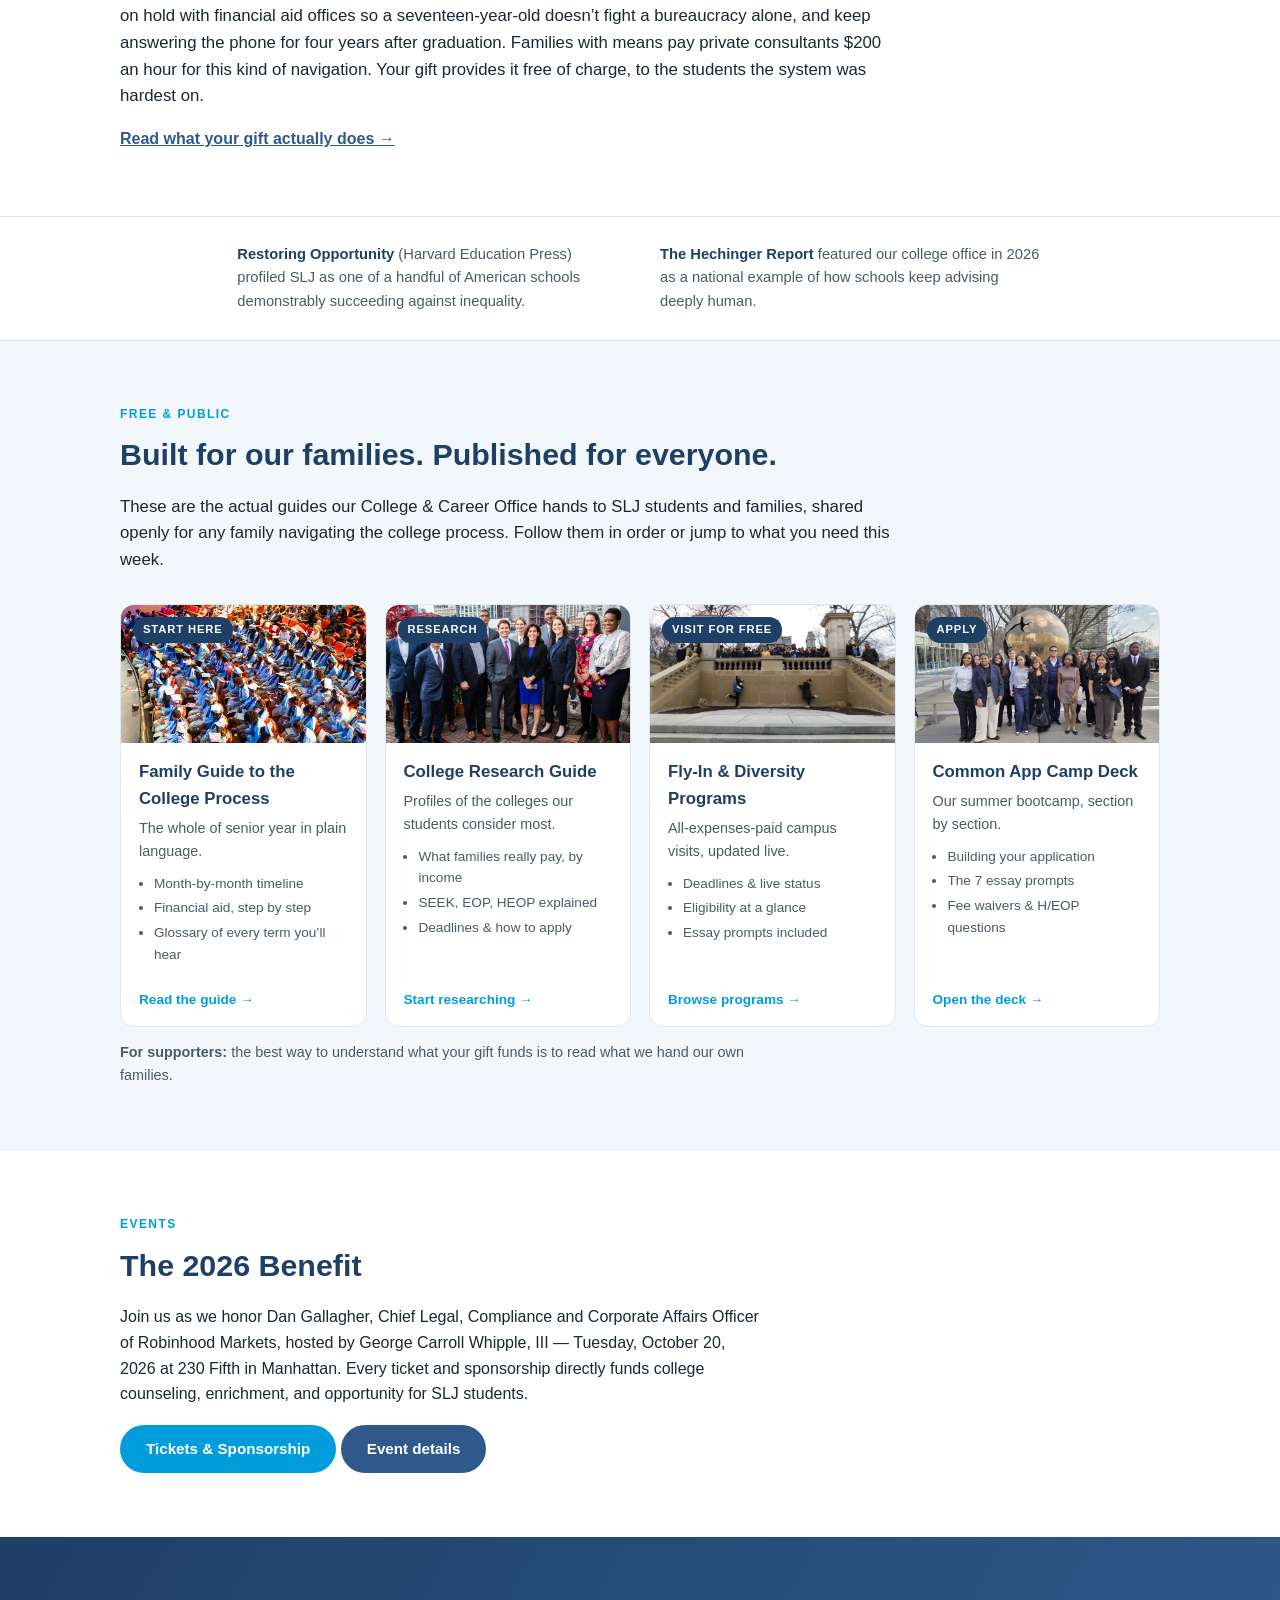
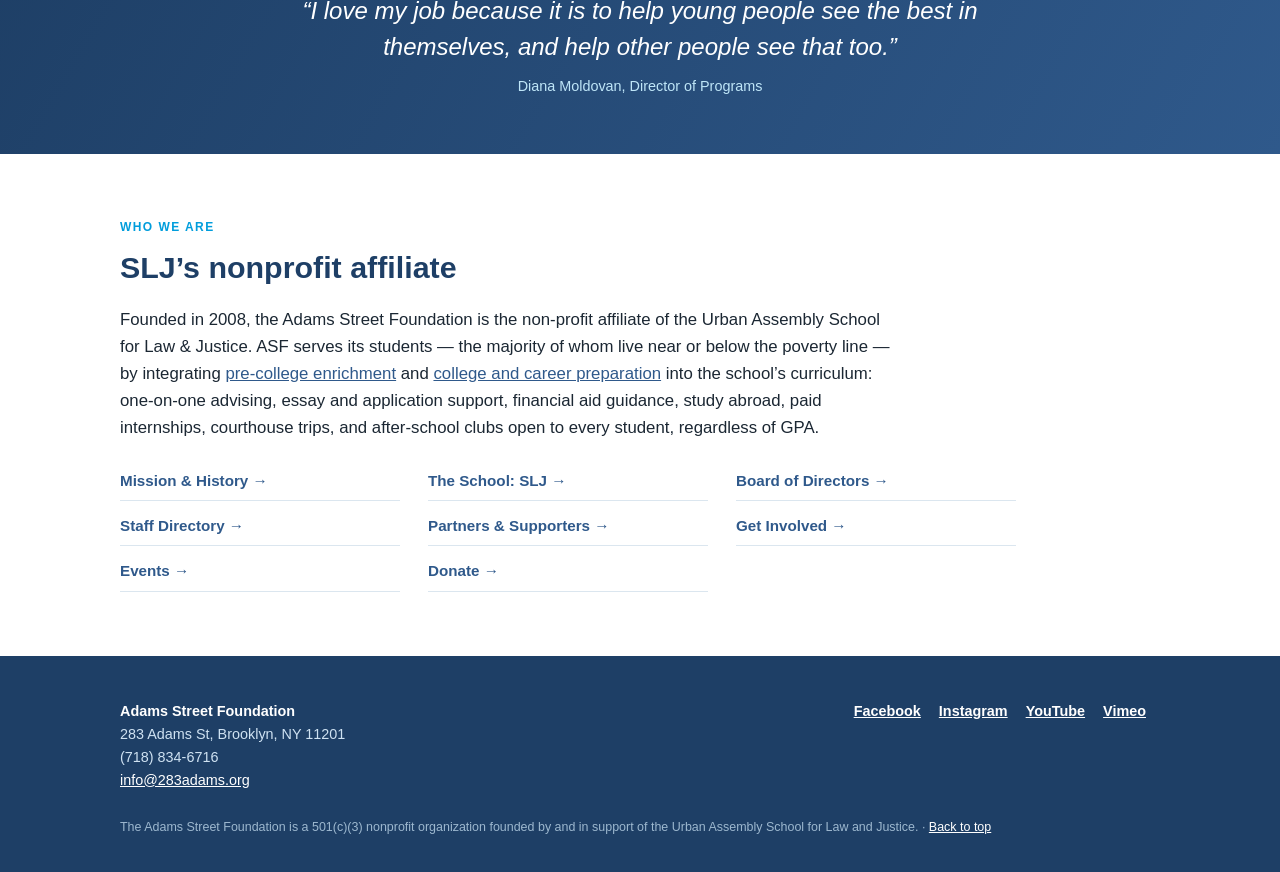
==== commit 241712bd: "Homepage redesign: outcome-led hero, comparison stats, journey-ordered guides (Draft D) Co-Authored-" ====
--- a/index.html
+++ b/index.html
@@ -8,6 +8,50 @@
 <meta name="robots" content="noindex"><!-- REMOVE at DNS flip / launch -->
 <link rel="icon" href="assets/favicon.webp" type="image/webp">
 <link rel="stylesheet" href="assets/site.css">
+<style>
+/* comparison rows */
+.vs{display:grid;grid-template-columns:repeat(auto-fit,minmax(235px,1fr));gap:16px;margin-top:30px}
+.vsrow{background:#fff;border:1px solid var(--line);border-radius:14px;padding:20px 22px}
+.vsrow .label{text-transform:uppercase;letter-spacing:.1em;font-size:.72rem;font-weight:700;color:#6b7a87;margin-bottom:10px}
+.vsrow .us{font-size:1.9rem;font-weight:800;color:var(--blue);line-height:1.1}
+.vsrow .us small{display:block;font-size:.85rem;font-weight:600;color:var(--navy-deep);margin-top:2px}
+.vsrow .them{margin-top:12px;padding-top:12px;border-top:1px dashed var(--line);font-size:.9rem;color:#4a5a68}
+.srcnote{font-size:.78rem;color:#6b7a87;margin-top:16px;max-width:52em}
+/* family router strip */
+.familybar{background:var(--mist);border-bottom:1px solid var(--line)}
+.familybar .inner{max-width:1080px;margin:0 auto;padding:14px 20px;font-size:.98rem;color:var(--navy-deep)}
+.familybar a{font-weight:700}
+/* story teaser */
+.teaser{max-width:46em;font-size:1.05rem}
+.teaser p{margin-bottom:16px}
+/* recognition strip */
+.recog{border-top:1px solid var(--line);border-bottom:1px solid var(--line);background:#fff}
+.recog .inner{max-width:1080px;margin:0 auto;padding:26px 20px;display:flex;gap:14px 40px;flex-wrap:wrap;align-items:baseline;justify-content:center}
+.recog .item{font-size:.92rem;color:#4a5a68;max-width:26em}
+.recog .item b{color:var(--navy-deep)}
+/* journey guides */
+.journey{display:grid;grid-template-columns:repeat(auto-fit,minmax(235px,1fr));gap:18px;margin-top:30px}
+.jcard{background:#fff;border:1px solid var(--line);border-radius:14px;overflow:hidden;display:flex;flex-direction:column;text-decoration:none;color:var(--ink);transition:box-shadow .15s,transform .15s;position:relative}
+.jcard:hover{box-shadow:0 8px 24px rgba(30,63,102,.14);transform:translateY(-2px)}
+.jcard .thumb{aspect-ratio:16/9;background-size:cover;background-position:center}
+.jcard .step{position:absolute;top:12px;left:12px;background:var(--navy-deep);color:#fff;font-size:.7rem;font-weight:700;letter-spacing:.08em;text-transform:uppercase;padding:4px 10px;border-radius:999px}
+.jcard .body{padding:16px 18px 8px}
+.jcard h3{color:var(--navy-deep);font-size:1.05rem;margin-bottom:4px}
+.jcard p{font-size:.9rem;color:#4a5a68}
+.jcard ul{margin:10px 0 0 1.1em;font-size:.85rem;color:#4a5a68}
+.jcard ul li{margin-bottom:3px}
+.jcard .go{margin-top:auto;padding:12px 18px 16px;font-size:.85rem;font-weight:700;color:var(--blue)}
+.resnote{font-size:.9rem;color:#4a5a68;margin-top:14px;max-width:46em}
+/* quote band */
+.quoteband{background:linear-gradient(120deg,var(--navy-deep),var(--navy));color:#fff}
+.quoteband .inner{max-width:1080px;margin:0 auto;padding:56px 20px;text-align:center}
+.quoteband blockquote{font-size:clamp(1.15rem,2.4vw,1.5rem);font-style:italic;line-height:1.5;max-width:30em;margin:0 auto 10px}
+.quoteband .attr{color:#bfe6f8;font-size:.9rem}
+/* explore compact */
+.explore-list{display:grid;grid-template-columns:repeat(auto-fit,minmax(220px,1fr));gap:6px 28px;margin-top:20px;max-width:56em}
+.explore-list a{font-weight:600;text-decoration:none;font-size:.95rem;padding:7px 0;border-bottom:1px solid var(--line)}
+.explore-list a:hover{color:var(--blue)}
+</style>
 </head>
 <body>
 
@@ -15,114 +59,141 @@
   <div class="nav">
     <a class="brand" href="./"><img src="assets/adams-street-foundation-logo.gif" alt="Adams Street Foundation logo"><span>Adams Street<br>Foundation</span></a>
     <nav>
-      <a href="#mission">Mission</a>
-      <a href="#impact">Impact</a>
       <a href="our-work/">Our Work</a>
       <a href="https://www.sljhs.org/2026benefit">2026 Benefit</a>
       <a href="colleges/">College Guide</a>
       <a href="#resources">Resources</a>
-      <a href="#explore">Explore</a>
+      <a href="#about">About</a>
       <a class="donate" href="http://www.sljhs.org/donate/">Donate</a>
     </nav>
   </div>
 </header>
 
 <div class="hero">
-  <div class="bg" style="background-image:url('assets/graduation-1.webp')"></div>
+  <div class="bg" style="background-image:url('assets/graduation-ceremony-2026.webp')"></div>
   <div class="inner">
     <div class="kicker">Serving the students of the Urban Assembly School for Law &amp; Justice</div>
-    <h1>Supporting Students. Expanding Possibilities.</h1>
-    <p>Founded in 2008, the Adams Street Foundation funds and implements high-quality, individualized programming and counseling for low-income, underserved high school students, to prepare them for success in college and career.</p>
+    <h1>Every senior here gets into college.</h1>
+    <p>At a Brooklyn public school that admits students across the whole academic spectrum, that is not luck. It is what happens when one small foundation funds enough adults to follow through on every single student.</p>
     <div class="cta">
-      <a class="btn primary" href="http://www.sljhs.org/donate/">Donate</a>
-      <a class="btn ghost" href="https://www.sljhs.org/2026benefit">2026 Benefit</a>
-    </div>
-  </div>
-</div>
-
-<section id="mission">
+      <a class="btn primary" href="our-work/">See What Your Gift Does</a>
+      <a class="btn ghost" href="http://www.sljhs.org/donate/">Donate</a>
+    </div>
+  </div>
+</div>
+
+<div class="familybar">
+  <div class="inner"><b>Navigating the college process yourself?</b> Our free family guides are just below: senior year step by step, college research, campus visits, and the Common App. <a href="#resources">Find your guide &darr;</a></div>
+</div>
+
+<section class="alt" id="impact">
+  <div class="wrap">
+    <div class="eyebrow">The results</div>
+    <h2>What your support makes possible</h2>
+    <p class="lead">More than 75% of SLJ students will be the first in their family to go to college. The outcomes speak in comparisons.</p>
+    <div class="vs">
+      <div class="vsrow"><div class="label">Getting in</div><div class="us">100%<small>of seniors apply to college and are accepted</small></div><div class="them">Nationally, 52% of graduates from low-income high schools enroll in college at all (National Student Clearinghouse, 2024)</div></div>
+      <div class="vsrow"><div class="label">Staying in college</div><div class="us">87%<small>of graduates still enrolled 18 months later</small></div><div class="them">At comparable high-poverty high schools nationally, about 38 of every 100 graduates are still enrolled a year later (National Student Clearinghouse)</div></div>
+      <div class="vsrow"><div class="label">Time and attention</div><div class="us">&#8776;65:1<small>students per college advisor at SLJ</small></div><div class="them">372:1 is the national counselor ratio, and only a third of US public high schools have any counselor dedicated to college at all (ASCA; NACAC)</div></div>
+      <div class="vsrow"><div class="label">The leverage</div><div class="us">&lt;$2,000<small>per student per year funds all of it</small></div><div class="them">New York City already invests roughly $36,000 per student per year. Your gift determines whether that far larger investment ends in a degree.</div></div>
+    </div>
+    <p class="srcnote">SLJ figures from the published SLJ School Profile 2026; advisor caseload from the SLJ College &amp; Career Office. Comparison figures as cited.</p>
+  </div>
+</section>
+
+<section id="the-work">
+  <div class="wrap">
+    <div class="eyebrow">Our work</div>
+    <h2>The part nobody sees</h2>
+    <div class="teaser">
+      <p>What ends a student&rsquo;s path to college is almost never a rejection letter. It is a password that won&rsquo;t reset. A tax transcript a family cannot obtain. A deposit deadline that passes quietly in July, when no adult was watching anymore.</p>
+      <p>Our advisors sit with every junior one on one, work the money side with every family from the start, stay on hold with financial aid offices so a seventeen-year-old doesn&rsquo;t fight a bureaucracy alone, and keep answering the phone for four years after graduation. Families with means pay private consultants $200 an hour for this kind of navigation. Your gift provides it free of charge, to the students the system was hardest on.</p>
+    </div>
+    <p style="margin-top:8px"><a href="our-work/"><b>Read what your gift actually does &rarr;</b></a></p>
+  </div>
+</section>
+
+<div class="recog">
+  <div class="inner">
+    <div class="item"><b>Restoring Opportunity</b> (Harvard Education Press) profiled SLJ as one of a handful of American schools demonstrably succeeding against inequality.</div>
+    <div class="item"><b>The Hechinger Report</b> featured our college office in 2026 as a national example of how schools keep advising deeply human.</div>
+  </div>
+</div>
+
+<section class="alt" id="resources">
+  <div class="wrap">
+    <div class="eyebrow">Free &amp; public</div>
+    <h2>Built for our families. Published for everyone.</h2>
+    <p class="lead">These are the actual guides our College &amp; Career Office hands to SLJ students and families, shared openly for any family navigating the college process. Follow them in order or jump to what you need this week.</p>
+    <div class="journey">
+      <a class="jcard" href="parents/">
+        <div class="thumb" style="background-image:url('assets/graduation-ceremony-2026.webp')"></div>
+        <div class="step">Start here</div>
+        <div class="body"><h3>Family Guide to the College Process</h3><p>The whole of senior year in plain language.</p>
+        <ul><li>Month-by-month timeline</li><li>Financial aid, step by step</li><li>Glossary of every term you&rsquo;ll hear</li></ul></div>
+        <div class="go">Read the guide &rarr;</div>
+      </a>
+      <a class="jcard" href="colleges/">
+        <div class="thumb" style="background-image:url('assets/college-visit.webp')"></div>
+        <div class="step">Research</div>
+        <div class="body"><h3>College Research Guide</h3><p>Profiles of the colleges our students consider most.</p>
+        <ul><li>What families really pay, by income</li><li>SEEK, EOP, HEOP explained</li><li>Deadlines &amp; how to apply</li></ul></div>
+        <div class="go">Start researching &rarr;</div>
+      </a>
+      <a class="jcard" href="fly-ins/">
+        <div class="thumb" style="background-image:url('assets/college-visit-syracuse.webp')"></div>
+        <div class="step">Visit for free</div>
+        <div class="body"><h3>Fly-In &amp; Diversity Programs</h3><p>All-expenses-paid campus visits, updated live.</p>
+        <ul><li>Deadlines &amp; live status</li><li>Eligibility at a glance</li><li>Essay prompts included</li></ul></div>
+        <div class="go">Browse programs &rarr;</div>
+      </a>
+      <a class="jcard" href="common-app/">
+        <div class="thumb" style="background-image:url('assets/un-visit-2026.webp')"></div>
+        <div class="step">Apply</div>
+        <div class="body"><h3>Common App Camp Deck</h3><p>Our summer bootcamp, section by section.</p>
+        <ul><li>Building your application</li><li>The 7 essay prompts</li><li>Fee waivers &amp; H/EOP questions</li></ul></div>
+        <div class="go">Open the deck &rarr;</div>
+      </a>
+    </div>
+    <p class="resnote"><b>For supporters:</b> the best way to understand what your gift funds is to read what we hand our own families.</p>
+  </div>
+</section>
+
+<section class="benefit" style="background:var(--paper);color:var(--ink)">
+  <div class="wrap inner">
+    <div>
+      <div class="eyebrow">Events</div>
+      <h2 style="color:var(--navy-deep)">The 2026 Benefit</h2>
+      <p style="color:var(--ink);max-width:40em">Join us as we honor Dan Gallagher, Chief Legal, Compliance and Corporate Affairs Officer of Robinhood Markets, hosted by George Carroll Whipple, III &mdash; Tuesday, October 20, 2026 at 230 Fifth in Manhattan. Every ticket and sponsorship directly funds college counseling, enrichment, and opportunity for SLJ students.</p>
+      <div class="cta" style="margin-top:18px">
+        <a class="btn primary" href="https://givebutter.com/asf-2026-benefit">Tickets &amp; Sponsorship</a>
+        <a class="btn navy" href="https://www.sljhs.org/2026benefit">Event details</a>
+      </div>
+    </div>
+  </div>
+</section>
+
+<div class="quoteband">
+  <div class="inner">
+    <blockquote>&ldquo;I love my job because it is to help young people see the best in themselves, and help other people see that too.&rdquo;</blockquote>
+    <div class="attr">Diana Moldovan, Director of Programs</div>
+  </div>
+</div>
+
+<section id="about">
   <div class="wrap">
     <div class="eyebrow">Who we are</div>
     <h2>SLJ&rsquo;s nonprofit affiliate</h2>
-    <p class="lead">As the non-profit affiliate of the Urban Assembly School for Law &amp; Justice, ASF serves its students &mdash; the majority of whom live near or below the poverty line and will be the first in their family to go to college &mdash; by integrating <a href="http://www.sljhs.org/enrichment/">pre-college enrichment</a>, and <a href="http://www.sljhs.org/college-and-career/">college and career preparation</a> into the school&rsquo;s curriculum.</p>
-    <p class="lead" style="margin-top:14px">Every SLJ student receives personalized support throughout the college process: one-on-one college advising, essay and application support, financial aid and scholarship guidance, and opportunities to explore professional and career pathways. ASF-funded enrichment &mdash; study abroad, paid internships, residential pre-college programs, courthouse trips, and after-school clubs &mdash; is open to every student, regardless of GPA.</p>
-    <p style="margin-top:14px"><a href="http://www.sljhs.org/asf-mission-and-history/"><b>Read our full mission &amp; history &rarr;</b></a></p>
-  </div>
-</section>
-
-<section class="alt" id="impact">
-  <div class="wrap">
-    <div class="eyebrow">Impact</div>
-    <h2>What your support makes possible</h2>
-    <p class="lead">SLJ students &mdash; many entering high school below grade level, more than 75% the first in their families to attend college &mdash; have earned admission to institutions including Williams, Cornell, Georgetown, Howard, the University of Pennsylvania, the University of Chicago, and Yale.</p>
-    <div class="stats">
-      <div class="stat"><b>100%</b><span>of SLJ seniors apply to college</span></div>
-      <div class="stat"><b>94%</b><span>Class of 2025 graduation rate</span></div>
-      <div class="stat"><b>87%</b><span>of graduates still enrolled in college 18 months later</span></div>
-      <div class="stat"><b>75%</b><span>first-generation college students</span></div>
-    </div>
-    <p class="statnote">Figures from the published SLJ School Profile 2026.</p>
-    <p style="margin-top:18px"><a href="our-work/"><b>See what your support actually does &rarr;</b></a></p>
-  </div>
-</section>
-
-<section class="benefit">
-  <div class="wrap inner">
-    <div>
-      <div class="eyebrow" style="color:#8fd4f3">Events</div>
-      <h2>The 2026 Benefit</h2>
-      <p>Join us as we honor Dan Gallagher, Chief Legal, Compliance and Corporate Affairs Officer of Robinhood Markets, hosted by George Carroll Whipple, III &mdash; Tuesday, October 20, 2026 at 230 Fifth in Manhattan. Every ticket and sponsorship directly funds college counseling, enrichment, and opportunity for SLJ students.</p>
-      <div class="cta" style="margin-top:18px">
-        <a class="btn primary" href="https://givebutter.com/asf-2026-benefit">Tickets &amp; Sponsorship</a>
-        <a class="btn ghost" href="https://www.sljhs.org/2026benefit">Event details</a>
-      </div>
-    </div>
-  </div>
-</section>
-
-<section id="resources">
-  <div class="wrap">
-    <div class="eyebrow">Free &amp; public</div>
-    <h2>Resources for students &amp; families</h2>
-    <p class="lead">Guides and tools built by SLJ&rsquo;s College &amp; Career Office for our own students and families &mdash; shared openly. Whether you&rsquo;re a student navigating this on your own or a parent supporting one, these are for you.</p>
-    <div class="cards">
-      <a class="card" href="parents/">
-        <div class="thumb" style="background-image:url('assets/graduation-ceremony-2026.webp')"></div>
-        <div class="body"><h3>Family Guide to the College Process</h3><p>A plain-language walkthrough of senior year: applications, financial aid, deadlines, and a glossary of every term you&rsquo;ll hear.</p></div>
-        <div class="go">Read the guide &rarr;</div>
-      </a>
-      <a class="card" href="colleges/">
-        <div class="thumb" style="background-image:url('assets/college-visit.webp')"></div>
-        <div class="body"><h3>College Research Guide</h3><p>Profiles of the colleges our students consider most &mdash; what families really pay, opportunity programs like SEEK, EOP, and HEOP, and what each campus is known for.</p></div>
-        <div class="go">Start researching &rarr;</div>
-      </a>
-      <a class="card" href="fly-ins/">
-        <div class="thumb" style="background-image:url('assets/college-visit-syracuse.webp')"></div>
-        <div class="body"><h3>College Fly-In &amp; Diversity Programs</h3><p>A live directory of all-expenses-paid campus visit programs &mdash; deadlines, eligibility, and essay prompts, updated as programs open.</p></div>
-        <div class="go">Browse programs &rarr;</div>
-      </a>
-      <a class="card" href="common-app/">
-        <div class="thumb" style="background-image:url('assets/un-visit-2026.webp')"></div>
-        <div class="body"><h3>Common App Camp Deck</h3><p>The complete slide deck from our summer Common App bootcamp &mdash; how to build your application, section by section.</p></div>
-        <div class="go">Open the deck &rarr;</div>
-      </a>
-    </div>
-  </div>
-</section>
-
-<section class="alt" id="explore">
-  <div class="wrap">
-    <div class="eyebrow">Learn more</div>
-    <h2>Explore ASF &amp; SLJ</h2>
-    <div class="tiles">
-      <a class="tile" href="http://www.sljhs.org/asf-mission-and-history/"><img src="assets/graduation-2.webp" alt="Graduates celebrating"><span class="label">ASF Mission &amp; History</span></a>
-      <a class="tile" href="http://www.sljhs.org/"><img src="assets/graduation-1.webp" alt="SLJ graduation"><span class="label">Urban Assembly School for Law &amp; Justice</span></a>
-      <a class="tile" href="https://www.sljhs.org/2026benefit"><img src="assets/students-group.webp" alt="SLJ students"><span class="label">Events</span></a>
-      <a class="tile" href="http://www.sljhs.org/partners-and-supporters/"><img src="assets/students-court.webp" alt="Students visiting a courtroom"><span class="label">Partners &amp; Supporters</span></a>
-      <a class="tile" href="http://www.sljhs.org/get-involved"><img src="assets/classroom-visit.webp" alt="Classroom visit"><span class="label">Get Involved</span></a>
-      <a class="tile" href="http://www.sljhs.org/board-of-directors/"><img src="assets/workshop.webp" alt="Student workshop"><span class="label">Board of Directors</span></a>
-      <a class="tile" href="http://www.sljhs.org/staff-directory#ASF-Staff"><img src="assets/college-visit.webp" alt="Students on a college visit"><span class="label">Staff Directory</span></a>
-      <a class="tile" href="http://www.sljhs.org/donate/"><img src="assets/event-panel.webp" alt="ASF event panel"><span class="label">Donate</span></a>
+    <p class="lead">Founded in 2008, the Adams Street Foundation is the non-profit affiliate of the Urban Assembly School for Law &amp; Justice. ASF serves its students &mdash; the majority of whom live near or below the poverty line &mdash; by integrating <a href="http://www.sljhs.org/enrichment/">pre-college enrichment</a> and <a href="http://www.sljhs.org/college-and-career/">college and career preparation</a> into the school&rsquo;s curriculum: one-on-one advising, essay and application support, financial aid guidance, study abroad, paid internships, courthouse trips, and after-school clubs open to every student, regardless of GPA.</p>
+    <div class="explore-list">
+      <a href="http://www.sljhs.org/asf-mission-and-history/">Mission &amp; History &rarr;</a>
+      <a href="http://www.sljhs.org/">The School: SLJ &rarr;</a>
+      <a href="http://www.sljhs.org/board-of-directors/">Board of Directors &rarr;</a>
+      <a href="http://www.sljhs.org/staff-directory#ASF-Staff">Staff Directory &rarr;</a>
+      <a href="http://www.sljhs.org/partners-and-supporters/">Partners &amp; Supporters &rarr;</a>
+      <a href="http://www.sljhs.org/get-involved">Get Involved &rarr;</a>
+      <a href="https://www.sljhs.org/2026benefit">Events &rarr;</a>
+      <a href="http://www.sljhs.org/donate/">Donate &rarr;</a>
     </div>
   </div>
 </section>
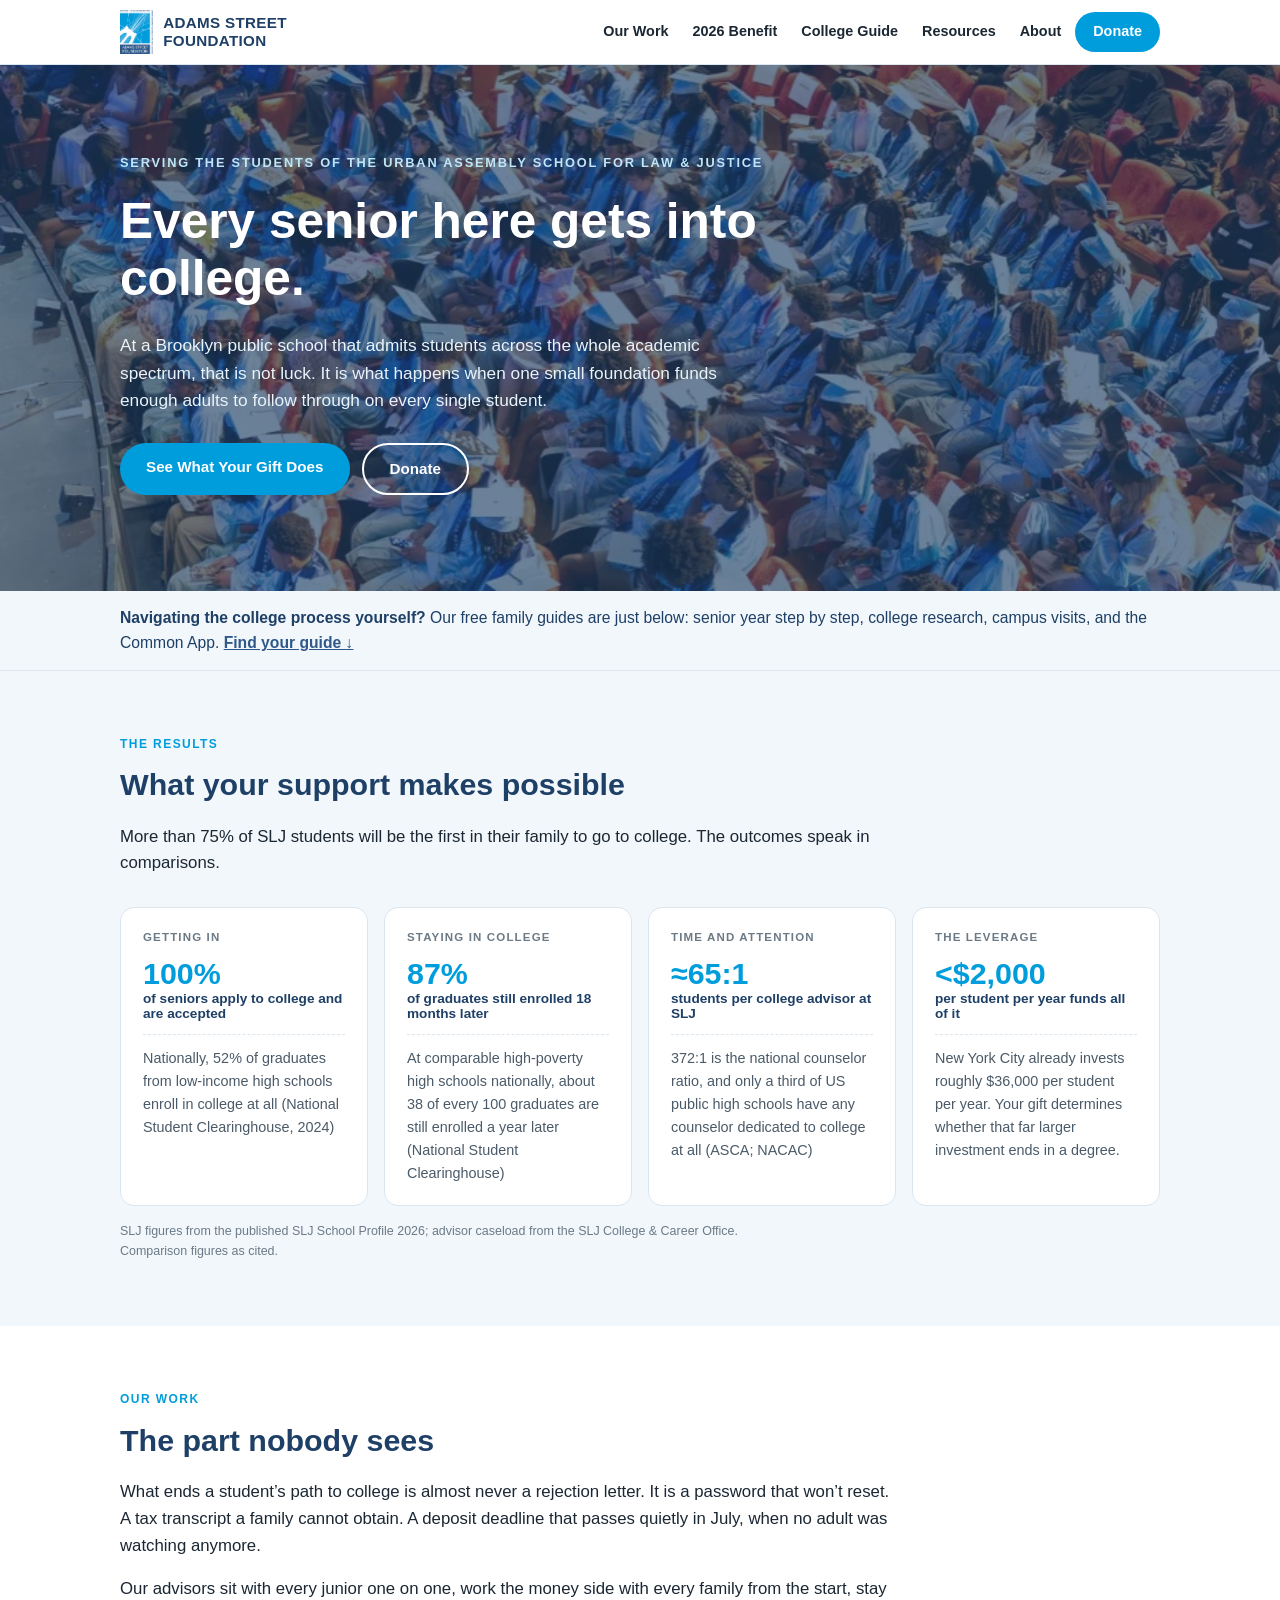
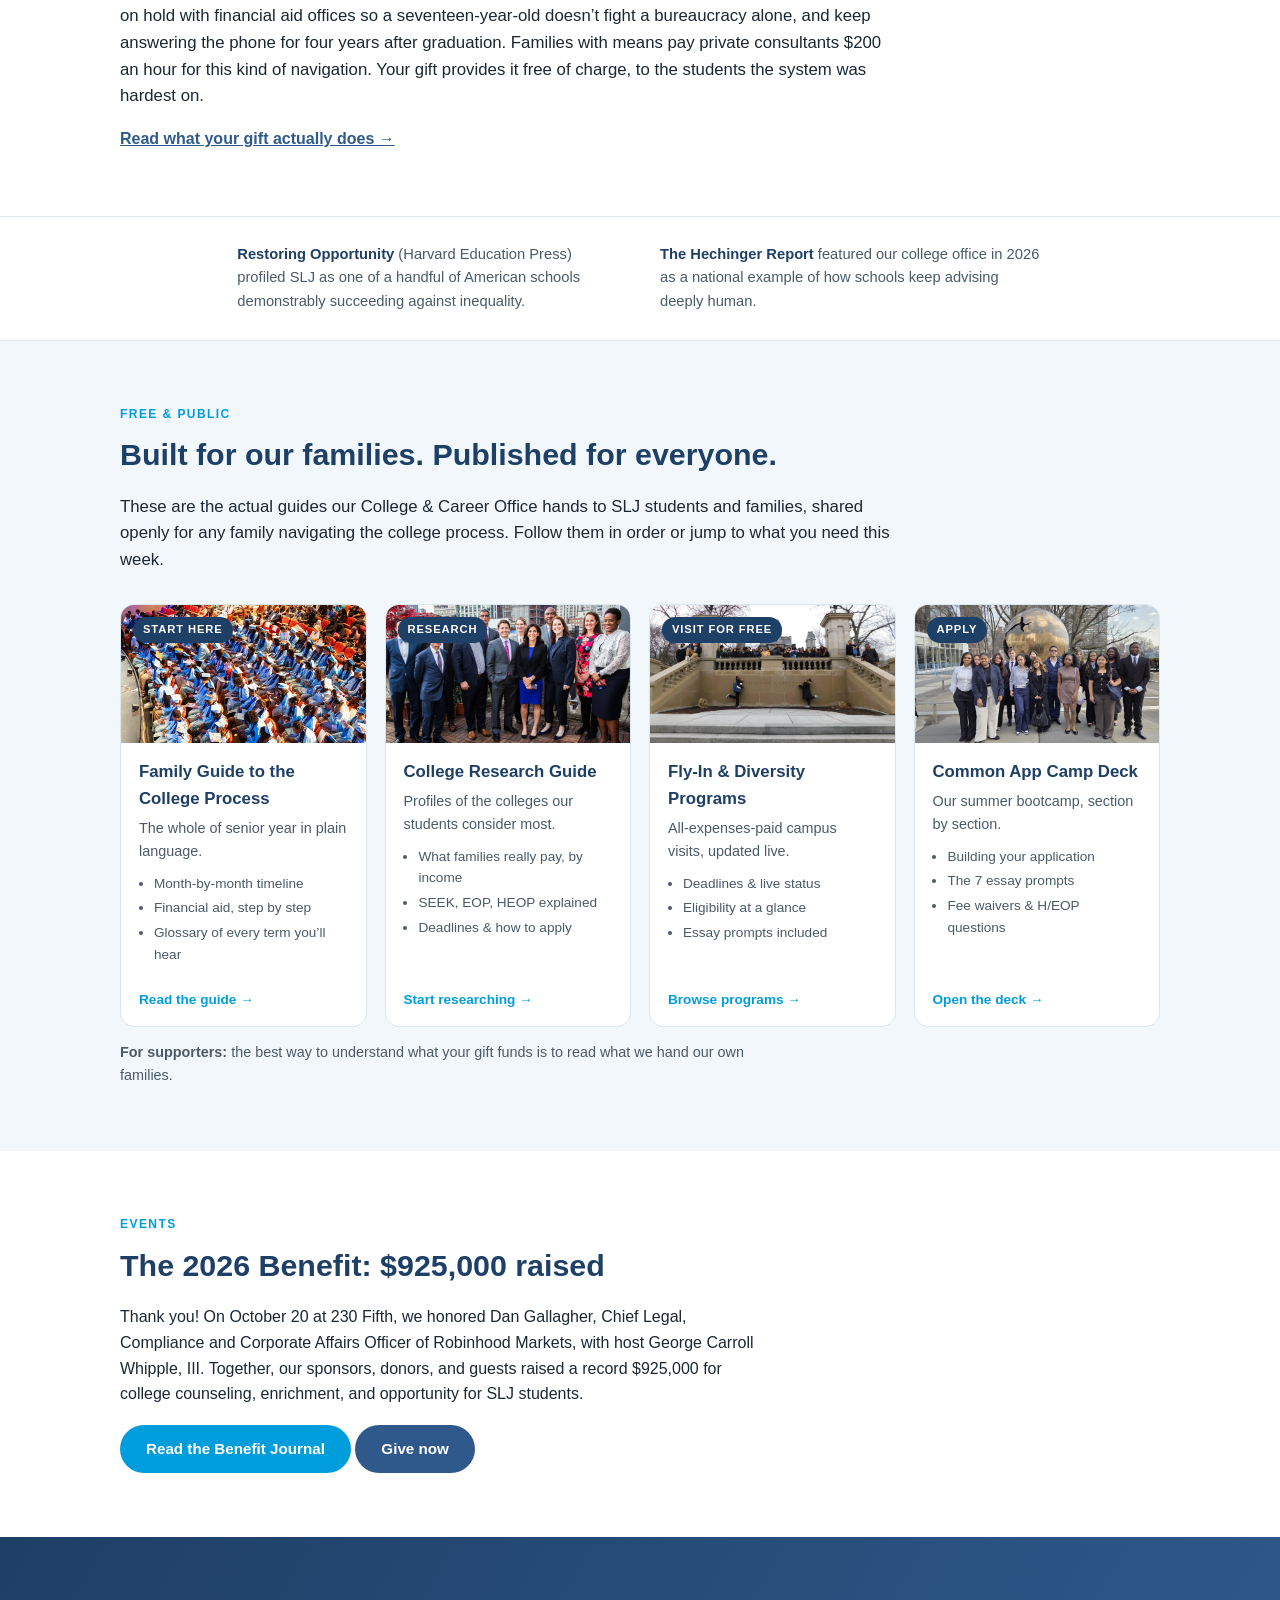
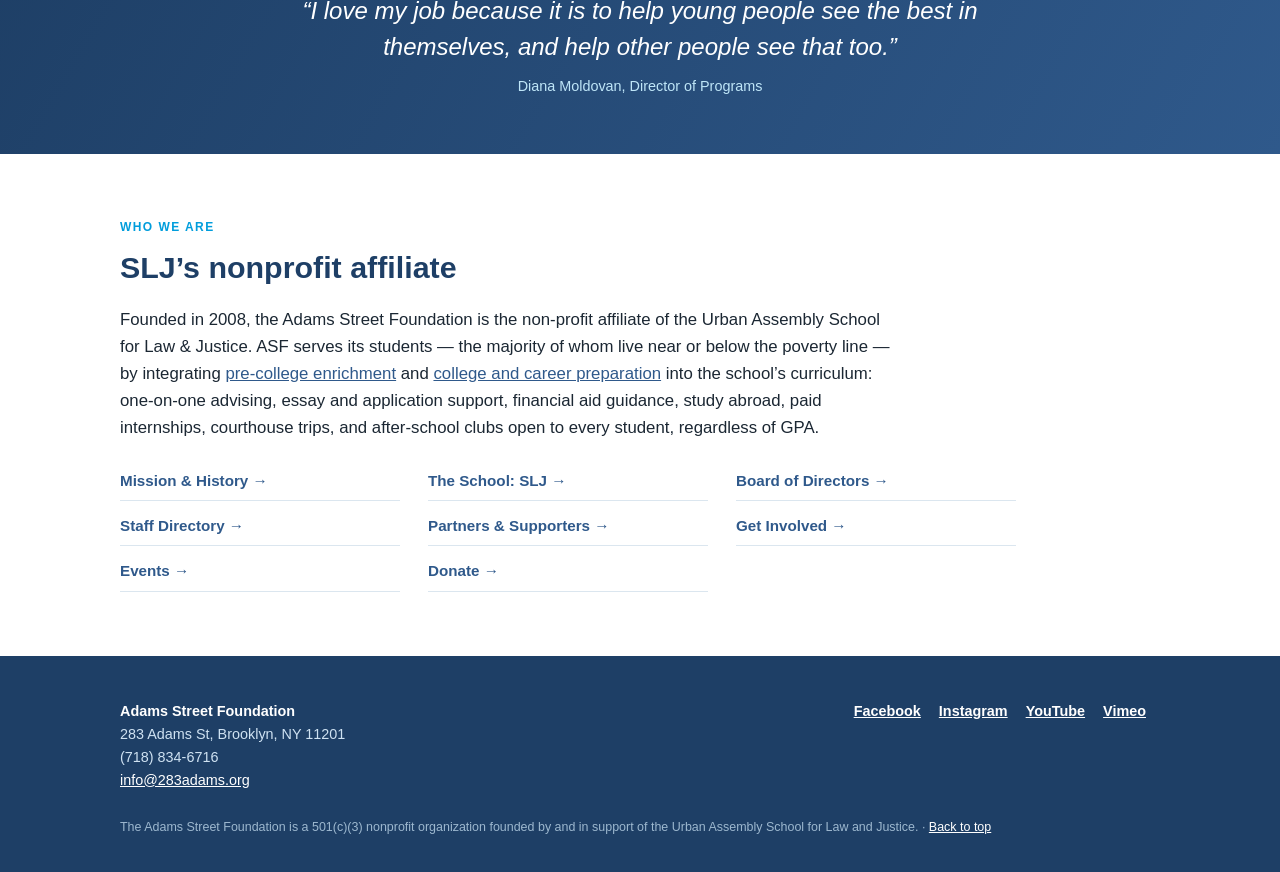
==== commit 6e8958ef: "Add /2026journal: 2026 Benefit Journal; homepage benefit section becomes a thank-you The digital jou" ====
--- a/index.html
+++ b/index.html
@@ -60,7 +60,7 @@
     <a class="brand" href="./"><img src="assets/adams-street-foundation-logo.gif" alt="Adams Street Foundation logo"><span>Adams Street<br>Foundation</span></a>
     <nav>
       <a href="our-work/">Our Work</a>
-      <a href="https://www.sljhs.org/2026benefit">2026 Benefit</a>
+      <a href="/2026journal/">2026 Benefit</a>
       <a href="colleges/">College Guide</a>
       <a href="#resources">Resources</a>
       <a href="#about">About</a>
@@ -126,7 +126,7 @@
     <h2>Built for our families. Published for everyone.</h2>
     <p class="lead">These are the actual guides our College &amp; Career Office hands to SLJ students and families, shared openly for any family navigating the college process. Follow them in order or jump to what you need this week.</p>
     <div class="journey">
-      <a class="jcard" href="parents/">
+      <a class="jcard" href="families/">
         <div class="thumb" style="background-image:url('assets/graduation-ceremony-2026.webp')"></div>
         <div class="step">Start here</div>
         <div class="body"><h3>Family Guide to the College Process</h3><p>The whole of senior year in plain language.</p>
@@ -163,11 +163,11 @@
   <div class="wrap inner">
     <div>
       <div class="eyebrow">Events</div>
-      <h2 style="color:var(--navy-deep)">The 2026 Benefit</h2>
-      <p style="color:var(--ink);max-width:40em">Join us as we honor Dan Gallagher, Chief Legal, Compliance and Corporate Affairs Officer of Robinhood Markets, hosted by George Carroll Whipple, III &mdash; Tuesday, October 20, 2026 at 230 Fifth in Manhattan. Every ticket and sponsorship directly funds college counseling, enrichment, and opportunity for SLJ students.</p>
+      <h2 style="color:var(--navy-deep)">The 2026 Benefit: $925,000 raised</h2>
+      <p style="color:var(--ink);max-width:40em">Thank you! On October 20 at 230 Fifth, we honored Dan Gallagher, Chief Legal, Compliance and Corporate Affairs Officer of Robinhood Markets, with host George Carroll Whipple, III. Together, our sponsors, donors, and guests raised a record $925,000 for college counseling, enrichment, and opportunity for SLJ students.</p>
       <div class="cta" style="margin-top:18px">
-        <a class="btn primary" href="https://givebutter.com/asf-2026-benefit">Tickets &amp; Sponsorship</a>
-        <a class="btn navy" href="https://www.sljhs.org/2026benefit">Event details</a>
+        <a class="btn primary" href="/2026journal/">Read the Benefit Journal</a>
+        <a class="btn navy" href="https://givebutter.com/c/HUQBRS">Give now</a>
       </div>
     </div>
   </div>
